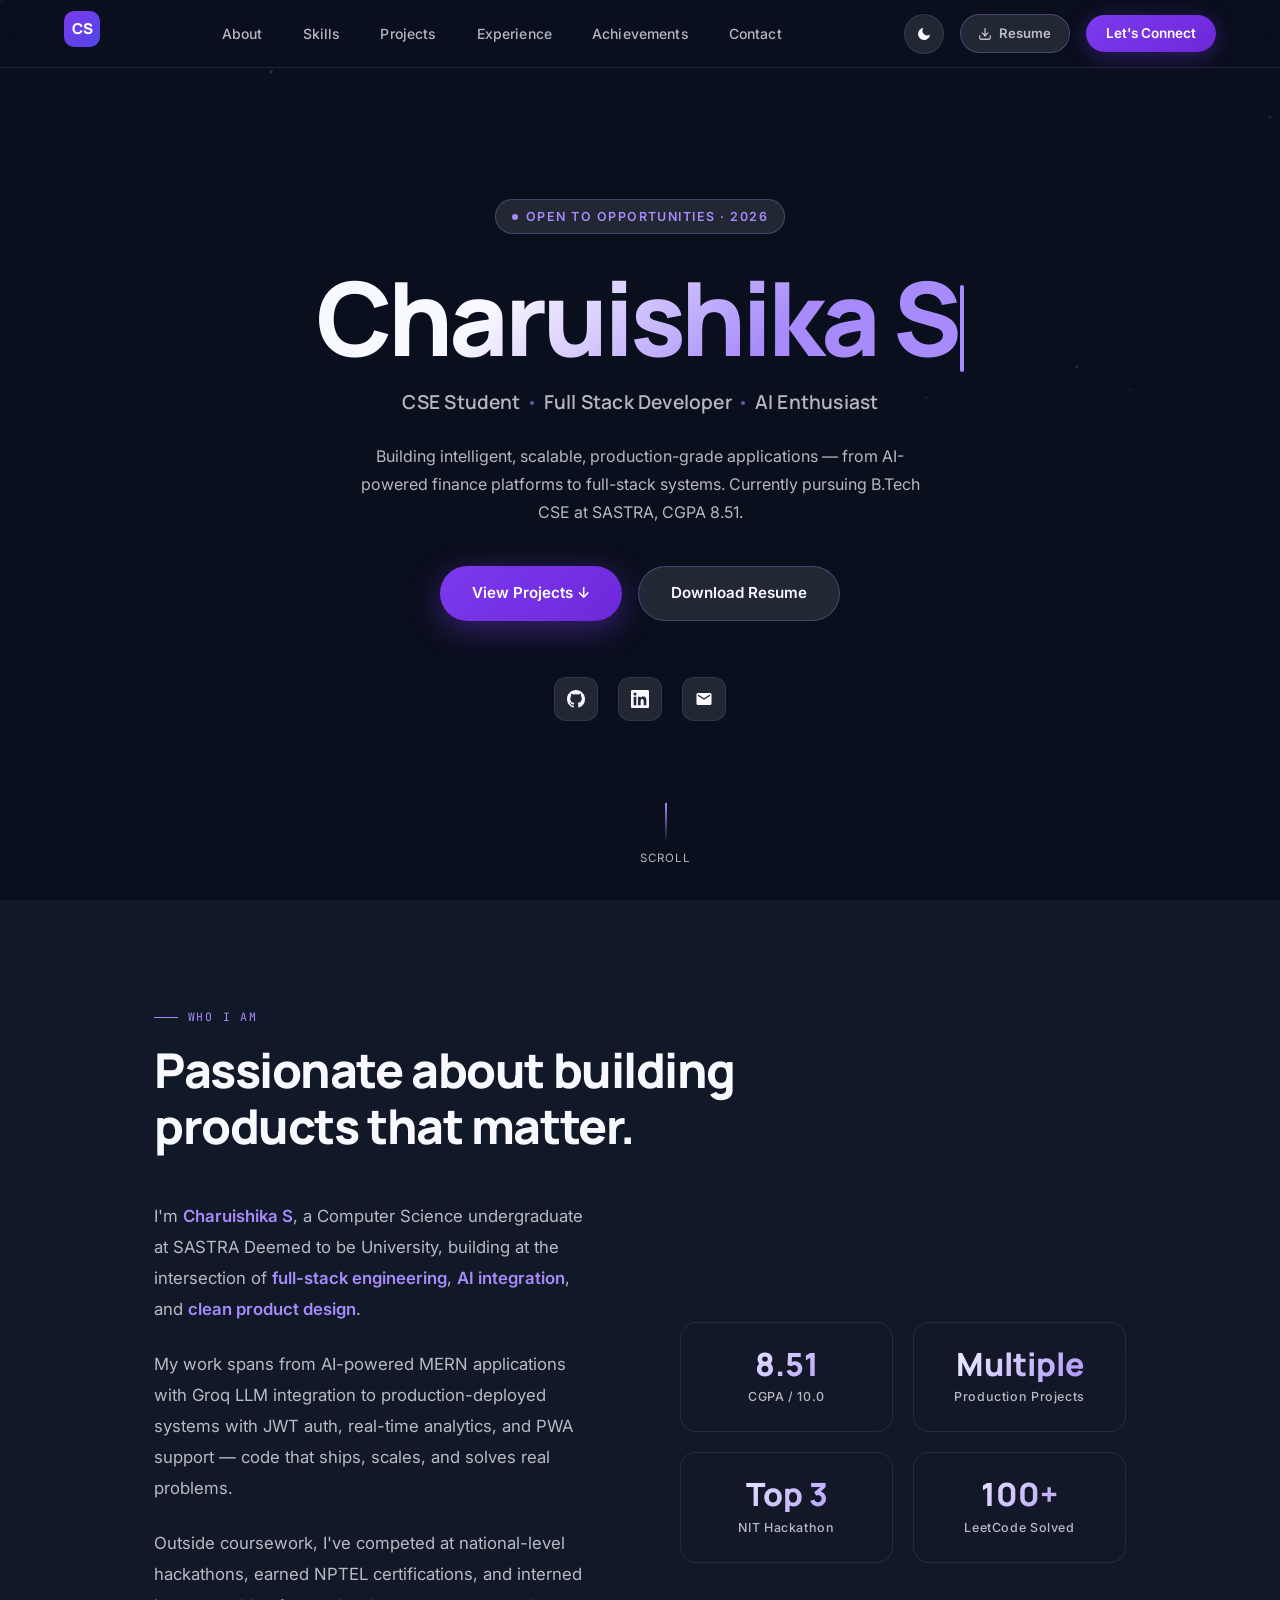
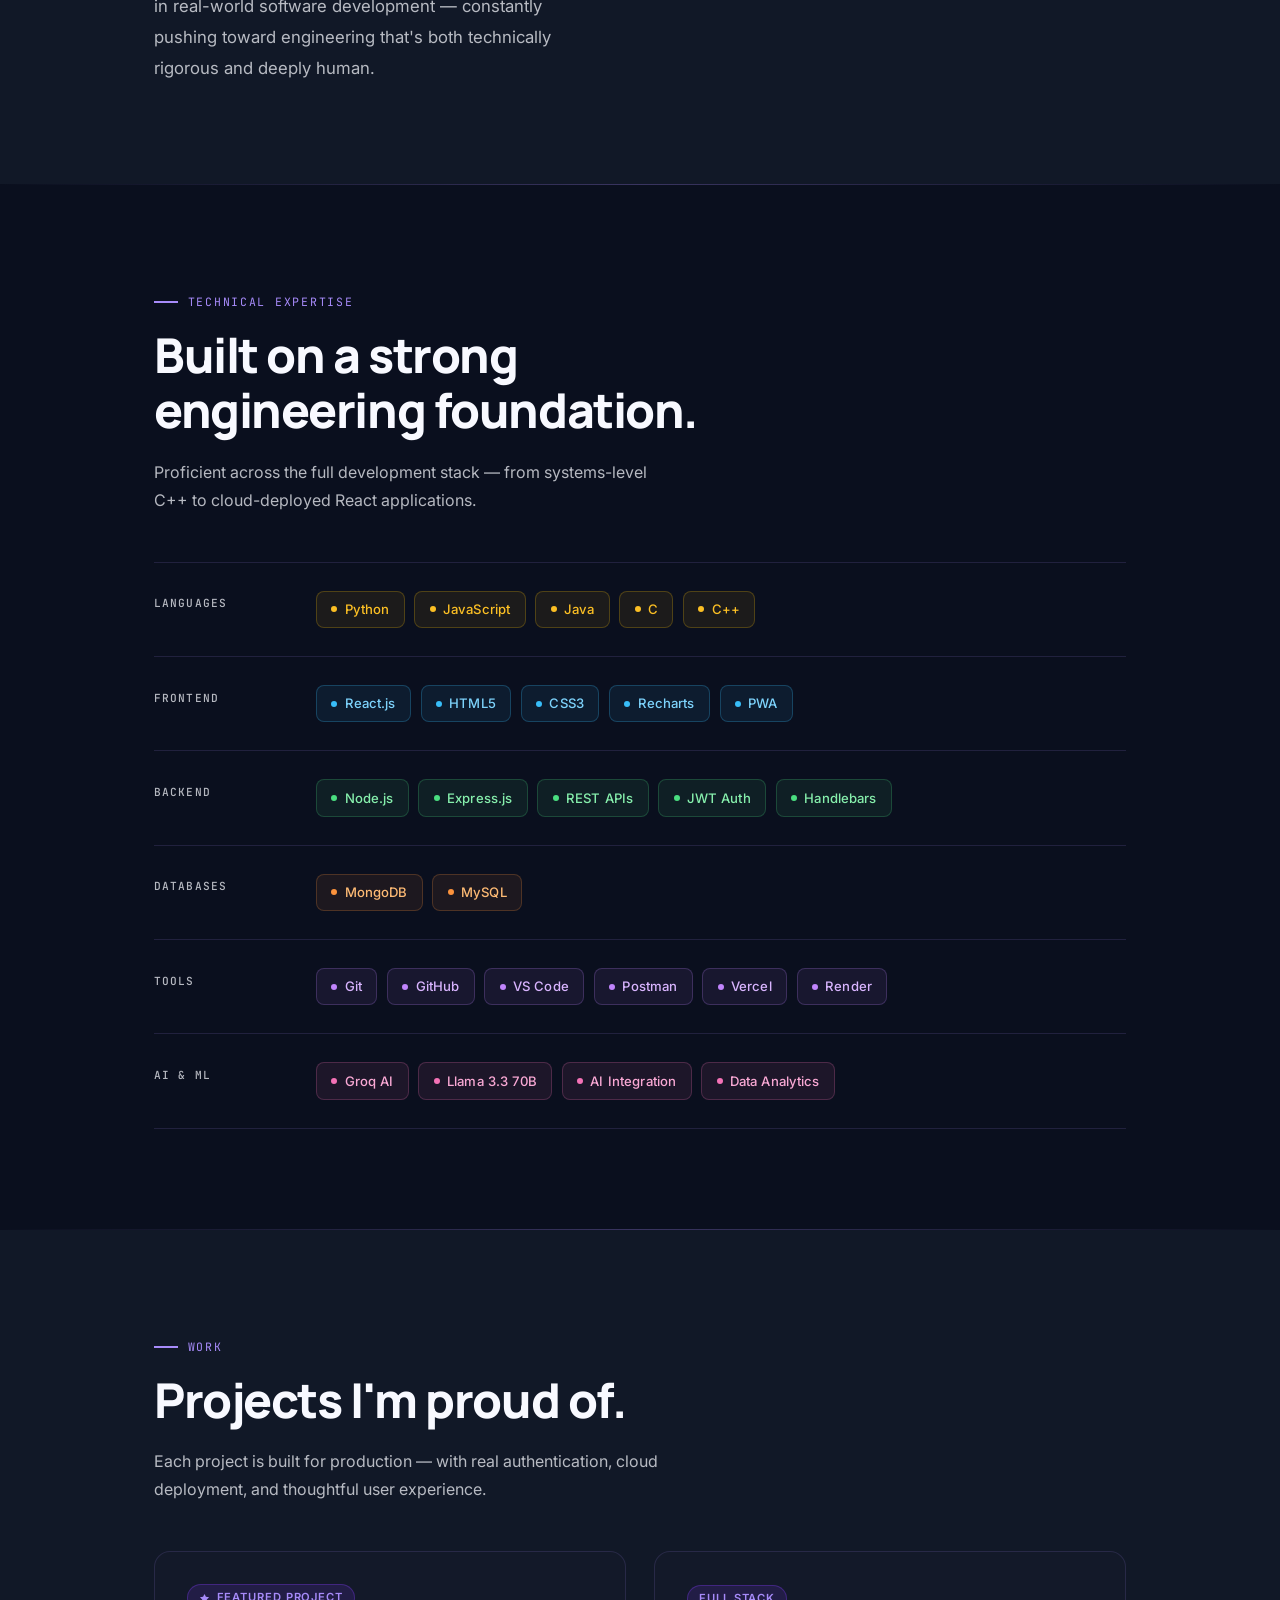
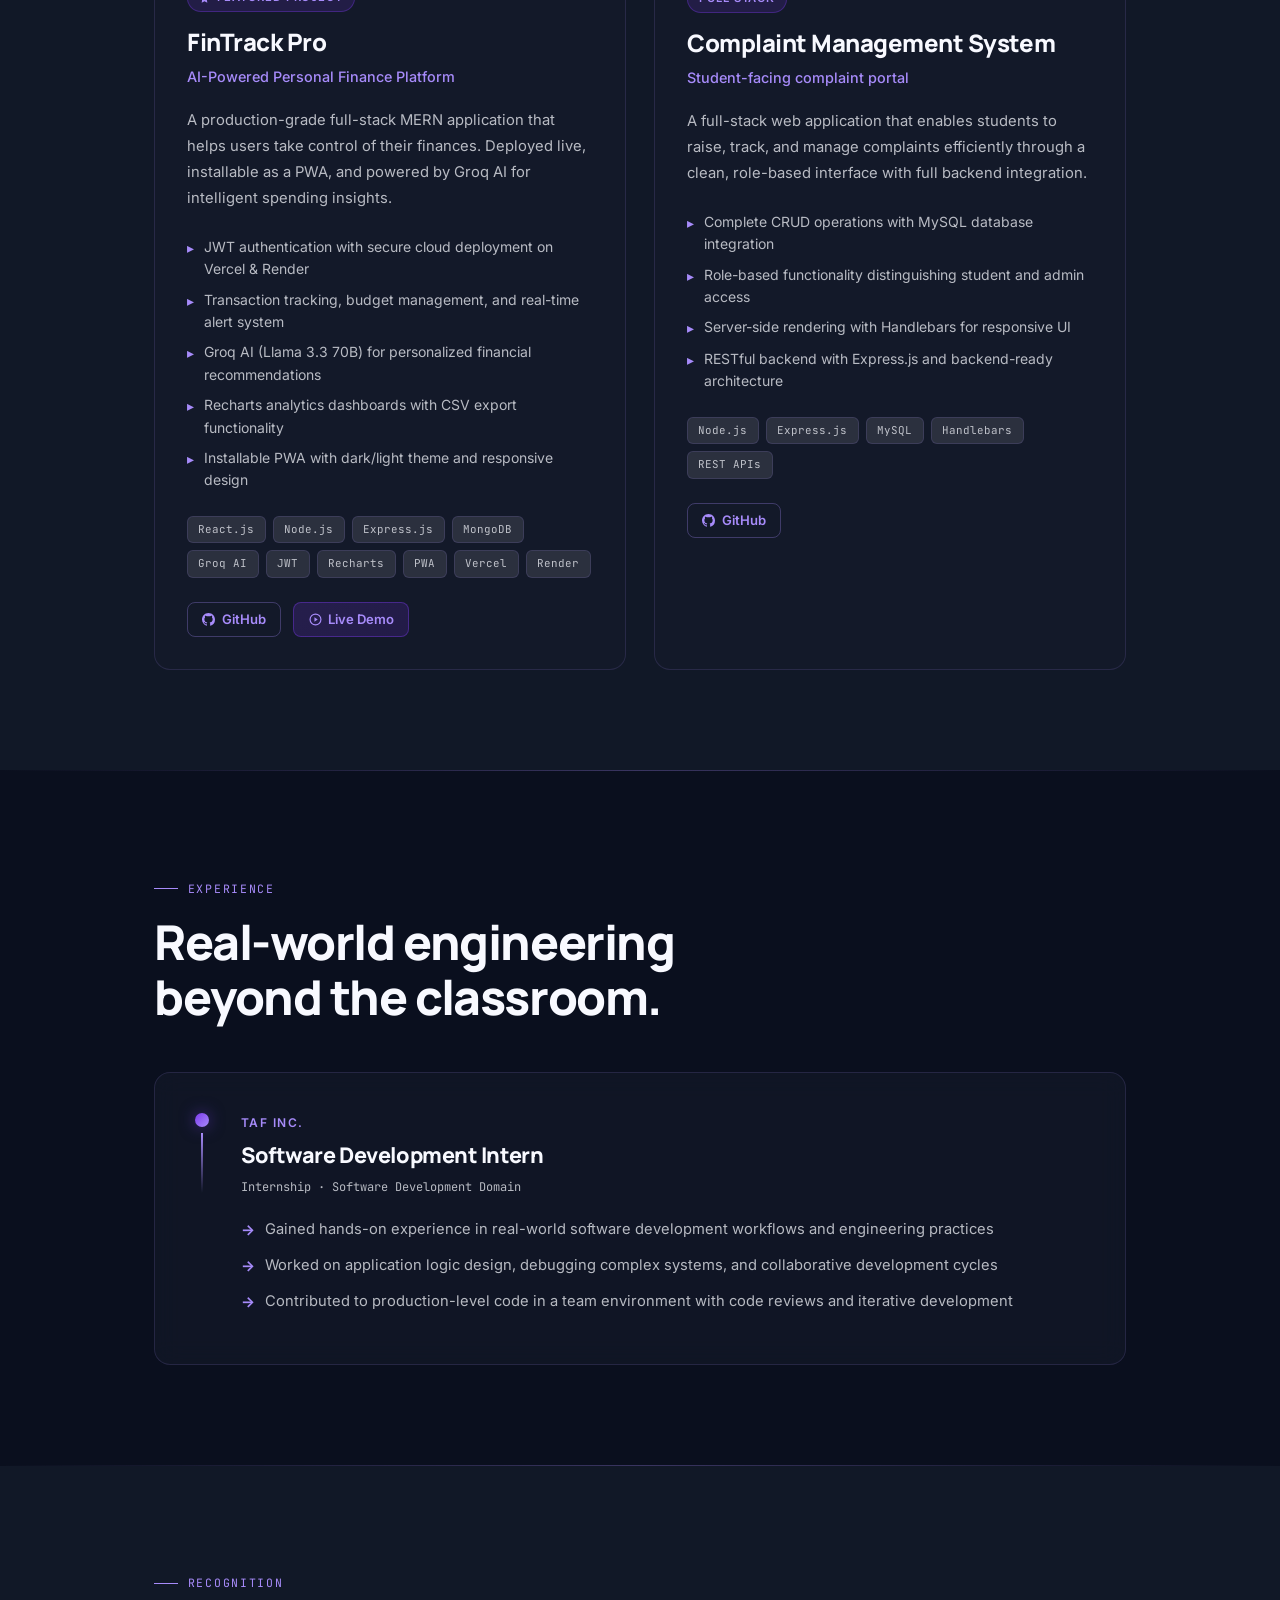
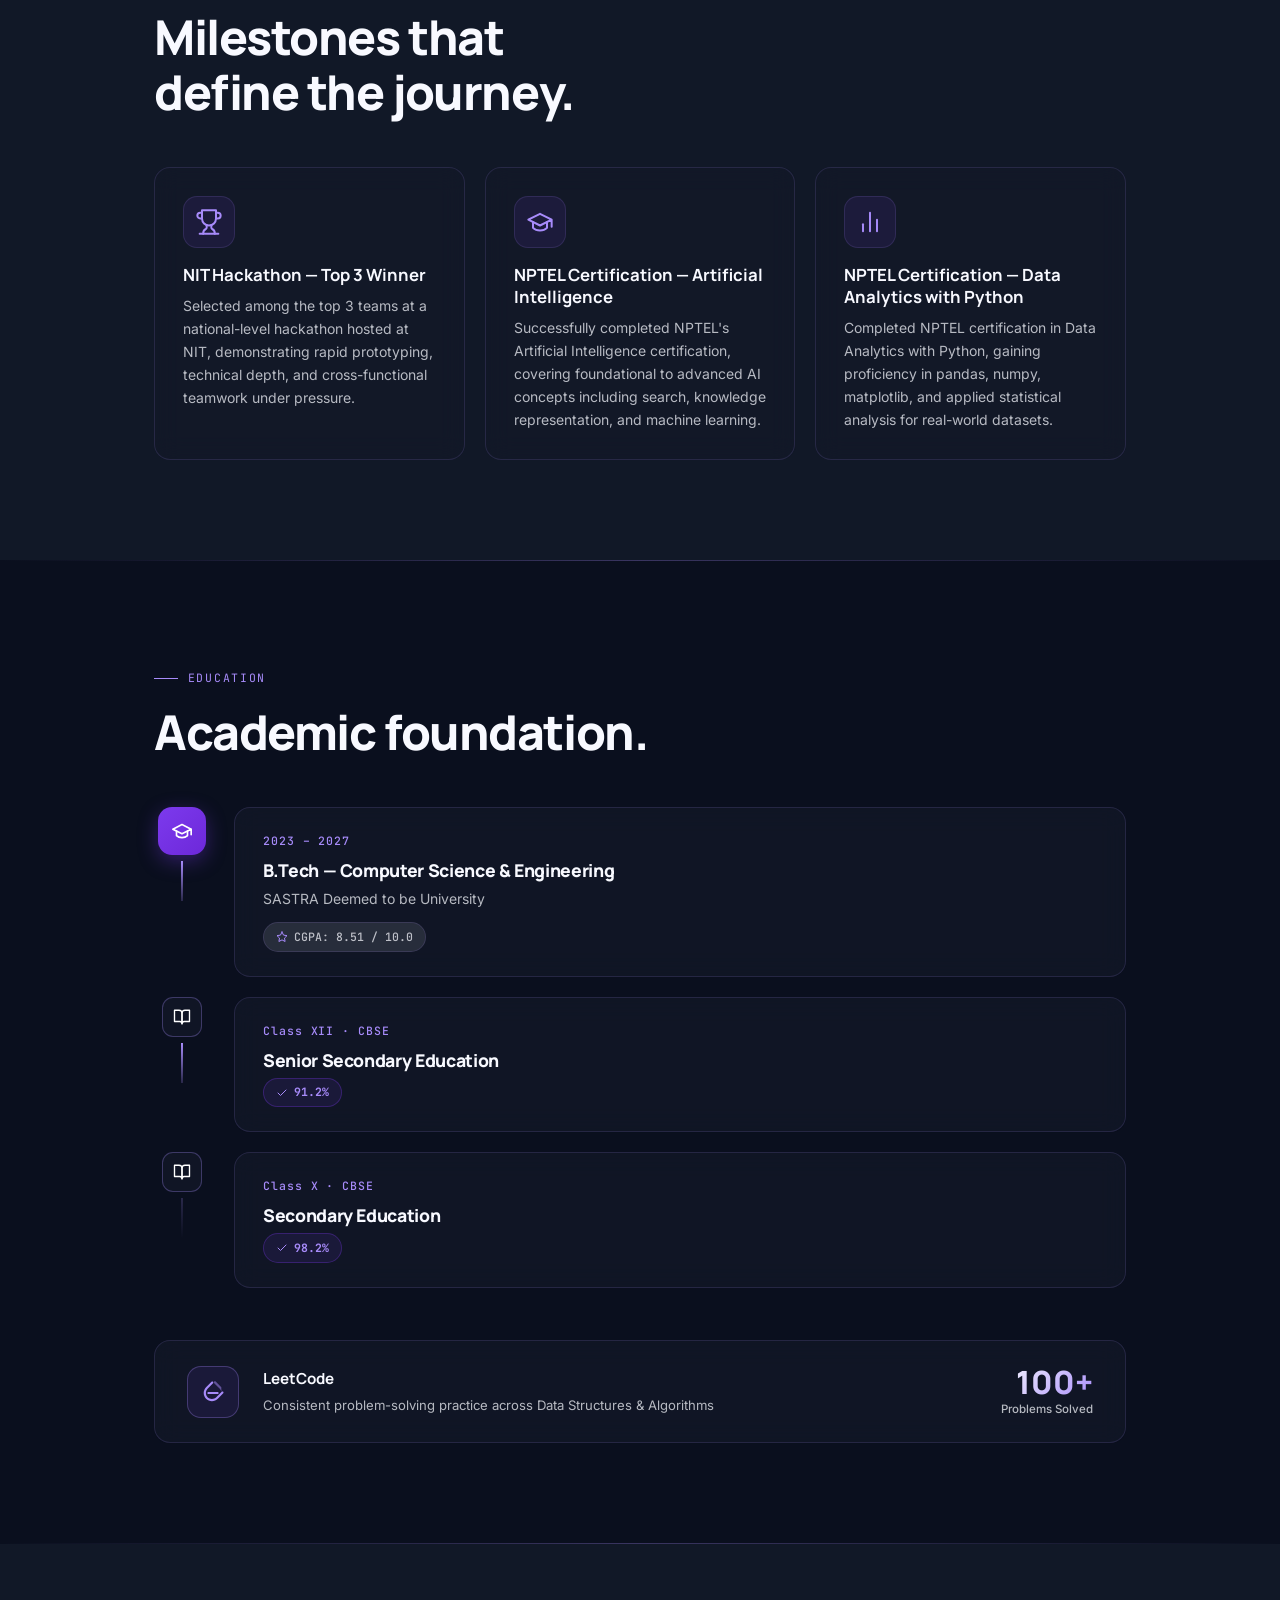
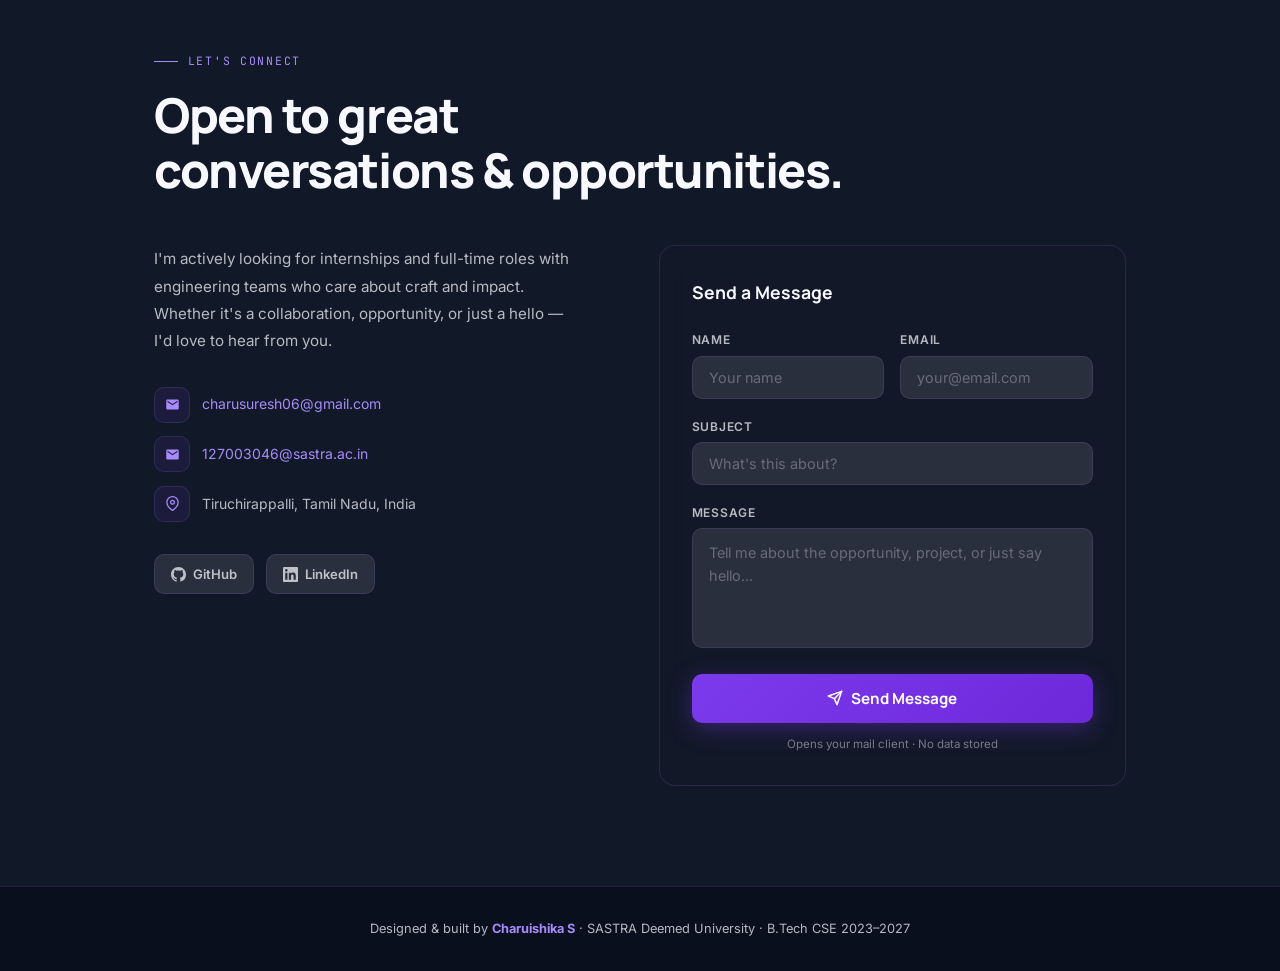
==== index.html @ fdcf238f "Rename portfolio.html to index.html" ====
<!DOCTYPE html>
<html lang="en" data-theme="dark">
<head>
<meta charset="UTF-8" />
<meta name="viewport" content="width=device-width, initial-scale=1.0" />
<title>Charuishika S — Software Engineer & Full Stack Developer</title>
<link rel="preconnect" href="https://fonts.googleapis.com" />
<link rel="preconnect" href="https://fonts.gstatic.com" crossorigin />
<link href="https://fonts.googleapis.com/css2?family=Manrope:wght@300;400;500;600;700;800&family=Inter:wght@300;400;500;600&family=JetBrains+Mono:wght@400;500&display=swap" rel="stylesheet" />
<link rel="stylesheet" href="style.css" />
</head>
<body>

<canvas id="bg-canvas"></canvas>

<!-- NAV -->
<nav>
  <a href="#hero" class="nav-logo" aria-label="Charuishika S">
    <svg width="36" height="36" viewBox="0 0 36 36" fill="none" xmlns="http://www.w3.org/2000/svg">
      <rect width="36" height="36" rx="10" fill="url(#logoGrad)"/>
      <text x="50%" y="54%" dominant-baseline="middle" text-anchor="middle" font-family="Manrope, sans-serif" font-weight="800" font-size="15" fill="white" letter-spacing="-0.5">CS</text>
      <defs>
        <linearGradient id="logoGrad" x1="0" y1="0" x2="36" y2="36" gradientUnits="userSpaceOnUse">
          <stop offset="0%" stop-color="#7C3AED"/>
          <stop offset="100%" stop-color="#4F46E5"/>
        </linearGradient>
      </defs>
    </svg>
  </a>
  <ul class="nav-links">
    <li><a href="#about">About</a></li>
    <li><a href="#skills">Skills</a></li>
    <li><a href="#projects">Projects</a></li>
    <li><a href="#experience">Experience</a></li>
    <li><a href="#achievements">Achievements</a></li>
    <li><a href="#contact">Contact</a></li>
  </ul>
  <div class="nav-right">
    <button class="theme-toggle" id="themeToggle" aria-label="Toggle theme">🌙</button>
    <a href="Charuishika_Resume.pdf" download class="nav-resume" title="Download Resume">
      <svg width="14" height="14" viewBox="0 0 24 24" fill="none" stroke="currentColor" stroke-width="2.2" stroke-linecap="round" stroke-linejoin="round"><path d="M21 15v4a2 2 0 0 1-2 2H5a2 2 0 0 1-2-2v-4"/><polyline points="7 10 12 15 17 10"/><line x1="12" y1="15" x2="12" y2="3"/></svg>
      Resume
    </a>
    <a href="#contact" class="nav-cta nav-links">Let's Connect</a>
    <button class="hamburger" id="hamburger" aria-label="Menu">
      <span></span><span></span><span></span>
    </button>
  </div>
</nav>

<!-- HERO -->
<section id="hero">
  <div class="hero-eyebrow">
    <span class="hero-eyebrow-dot"></span>
    Open to opportunities · 2026
  </div>
  <h1 class="hero-name">
    <span class="hero-name-gradient">Charuishika S</span><span class="hero-cursor"></span>
  </h1>
  <div class="hero-roles">
    <span class="hero-role-item">CSE Student</span>
    <span class="hero-role-sep"></span>
    <span class="hero-role-item">Full Stack Developer</span>
    <span class="hero-role-sep"></span>
    <span class="hero-role-item">AI Enthusiast</span>
  </div>
  <p class="hero-desc">
    Building intelligent, scalable, production-grade applications — from AI-powered finance platforms to full-stack systems. Currently pursuing B.Tech CSE at SASTRA, CGPA 8.51.
  </p>
  <div class="hero-ctas">
    <a href="#projects" class="btn-primary">View Projects ↓</a>
    <a href="Charuishika_Resume.pdf" download class="btn-secondary">Download Resume</a>
  </div>
  <div class="hero-socials">
    <a href="https://github.com/charuishika" class="social-link" target="_blank" rel="noopener" title="GitHub" aria-label="GitHub">
      <svg width="18" height="18" viewBox="0 0 24 24" fill="currentColor"><path d="M12 0C5.37 0 0 5.37 0 12c0 5.31 3.435 9.795 8.205 11.385.6.105.825-.255.825-.57 0-.285-.015-1.23-.015-2.235-3.015.555-3.795-.735-4.035-1.41-.135-.345-.72-1.41-1.23-1.695-.42-.225-1.02-.78-.015-.795.945-.015 1.62.87 1.845 1.23 1.08 1.815 2.805 1.305 3.495.99.105-.78.42-1.305.765-1.605-2.67-.3-5.46-1.335-5.46-5.925 0-1.305.465-2.385 1.23-3.225-.12-.3-.54-1.53.12-3.18 0 0 1.005-.315 3.3 1.23.96-.27 1.98-.405 3-.405s2.04.135 3 .405c2.295-1.56 3.3-1.23 3.3-1.23.66 1.65.24 2.88.12 3.18.765.84 1.23 1.905 1.23 3.225 0 4.605-2.805 5.625-5.475 5.925.435.375.81 1.095.81 2.22 0 1.605-.015 2.895-.015 3.3 0 .315.225.69.825.57A12.02 12.02 0 0 0 24 12c0-6.63-5.37-12-12-12z"/></svg>
    </a>
    <a href="https://linkedin.com/in/charuishika-s" class="social-link" target="_blank" rel="noopener" title="LinkedIn" aria-label="LinkedIn">
      <svg width="18" height="18" viewBox="0 0 24 24" fill="currentColor"><path d="M20.447 20.452h-3.554v-5.569c0-1.328-.027-3.037-1.852-3.037-1.853 0-2.136 1.445-2.136 2.939v5.667H9.351V9h3.414v1.561h.046c.477-.9 1.637-1.85 3.37-1.85 3.601 0 4.267 2.37 4.267 5.455v6.286zM5.337 7.433a2.062 2.062 0 0 1-2.063-2.065 2.064 2.064 0 1 1 2.063 2.065zm1.782 13.019H3.555V9h3.564v11.452zM22.225 0H1.771C.792 0 0 .774 0 1.729v20.542C0 23.227.792 24 1.771 24h20.451C23.2 24 24 23.227 24 22.271V1.729C24 .774 23.2 0 22.222 0h.003z"/></svg>
    </a>
    <a href="mailto:charusuresh06@gmail.com" class="social-link" title="Email" aria-label="Email">
      <svg width="18" height="18" viewBox="0 0 24 24" fill="currentColor"><path d="M20 4H4c-1.1 0-2 .9-2 2v12c0 1.1.9 2 2 2h16c1.1 0 2-.9 2-2V6c0-1.1-.9-2-2-2zm0 4-8 5-8-5V6l8 5 8-5v2z"/></svg>
    </a>
  </div>
  <div class="hero-scroll-indicator">
    <div class="scroll-line"></div>
    <span>scroll</span>
  </div>
</section>

<!-- ABOUT -->
<section id="about">
  <div class="section-inner">
    <div class="section-label">Who I Am</div>
    <h2 class="section-title">Passionate about building<br>products that matter.</h2>
    <div class="about-grid">
      <div class="about-text reveal">
        <p>
          I'm <span class="about-highlight">Charuishika S</span>, a Computer Science undergraduate at SASTRA Deemed to be University, building at the intersection of <span class="about-highlight">full-stack engineering</span>, <span class="about-highlight">AI integration</span>, and <span class="about-highlight">clean product design</span>.
        </p>
        <p>
          My work spans from AI-powered MERN applications with Groq LLM integration to production-deployed systems with JWT auth, real-time analytics, and PWA support — code that ships, scales, and solves real problems.
        </p>
        <p>
          Outside coursework, I've competed at national-level hackathons, earned NPTEL certifications, and interned in real-world software development — constantly pushing toward engineering that's both technically rigorous and deeply human.
        </p>
      </div>
      <div class="stat-grid reveal reveal-delay-2">
        <div class="stat-card">
          <div class="stat-num">8.51</div>
          <div class="stat-label">CGPA / 10.0</div>
        </div>
        <div class="stat-card">
          <div class="stat-num">Multiple</div>
          <div class="stat-label">Production Projects</div>
        </div>
        <div class="stat-card">
          <div class="stat-num">Top 3</div>
          <div class="stat-label">NIT Hackathon</div>
        </div>
        <div class="stat-card">
          <div class="stat-num">100+</div>
          <div class="stat-label">LeetCode Solved</div>
        </div>
      </div>
    </div>
  </div>
</section>

<div class="divider"></div>

<!-- SKILLS -->
<section id="skills">
  <div class="section-inner">
    <div class="section-label">Technical Expertise</div>
    <h2 class="section-title">Built on a strong<br>engineering foundation.</h2>
    <p class="section-subtitle">Proficient across the full development stack — from systems-level C++ to cloud-deployed React applications.</p>
 
    <div class="skills-rows">
 
      <div class="skills-row reveal">
        <div class="skills-row-label">Languages</div>
        <div class="skills-tag-group">
          <span class="skill-tag-item cat-lang"><span class="skill-tag-dot"></span>Python</span>
          <span class="skill-tag-item cat-lang"><span class="skill-tag-dot"></span>JavaScript</span>
          <span class="skill-tag-item cat-lang"><span class="skill-tag-dot"></span>Java</span>
          <span class="skill-tag-item cat-lang"><span class="skill-tag-dot"></span>C</span>
          <span class="skill-tag-item cat-lang"><span class="skill-tag-dot"></span>C++</span>
        </div>
      </div>
 
      <div class="skills-row reveal reveal-delay-1">
        <div class="skills-row-label">Frontend</div>
        <div class="skills-tag-group">
          <span class="skill-tag-item cat-frontend"><span class="skill-tag-dot"></span>React.js</span>
          <span class="skill-tag-item cat-frontend"><span class="skill-tag-dot"></span>HTML5</span>
          <span class="skill-tag-item cat-frontend"><span class="skill-tag-dot"></span>CSS3</span>
          <span class="skill-tag-item cat-frontend"><span class="skill-tag-dot"></span>Recharts</span>
          <span class="skill-tag-item cat-frontend"><span class="skill-tag-dot"></span>PWA</span>
        </div>
      </div>
 
      <div class="skills-row reveal reveal-delay-1">
        <div class="skills-row-label">Backend</div>
        <div class="skills-tag-group">
          <span class="skill-tag-item cat-backend"><span class="skill-tag-dot"></span>Node.js</span>
          <span class="skill-tag-item cat-backend"><span class="skill-tag-dot"></span>Express.js</span>
          <span class="skill-tag-item cat-backend"><span class="skill-tag-dot"></span>REST APIs</span>
          <span class="skill-tag-item cat-backend"><span class="skill-tag-dot"></span>JWT Auth</span>
          <span class="skill-tag-item cat-backend"><span class="skill-tag-dot"></span>Handlebars</span>
        </div>
      </div>
 
      <div class="skills-row reveal reveal-delay-2">
        <div class="skills-row-label">Databases</div>
        <div class="skills-tag-group">
          <span class="skill-tag-item cat-db"><span class="skill-tag-dot"></span>MongoDB</span>
          <span class="skill-tag-item cat-db"><span class="skill-tag-dot"></span>MySQL</span>
        </div>
      </div>
 
      <div class="skills-row reveal reveal-delay-2">
        <div class="skills-row-label">Tools</div>
        <div class="skills-tag-group">
          <span class="skill-tag-item cat-tools"><span class="skill-tag-dot"></span>Git</span>
          <span class="skill-tag-item cat-tools"><span class="skill-tag-dot"></span>GitHub</span>
          <span class="skill-tag-item cat-tools"><span class="skill-tag-dot"></span>VS Code</span>
          <span class="skill-tag-item cat-tools"><span class="skill-tag-dot"></span>Postman</span>
          <span class="skill-tag-item cat-tools"><span class="skill-tag-dot"></span>Vercel</span>
          <span class="skill-tag-item cat-tools"><span class="skill-tag-dot"></span>Render</span>
        </div>
      </div>
 
      <div class="skills-row reveal reveal-delay-3">
        <div class="skills-row-label">AI &amp; ML</div>
        <div class="skills-tag-group">
          <span class="skill-tag-item cat-ai"><span class="skill-tag-dot"></span>Groq AI</span>
          <span class="skill-tag-item cat-ai"><span class="skill-tag-dot"></span>Llama 3.3 70B</span>
          <span class="skill-tag-item cat-ai"><span class="skill-tag-dot"></span>AI Integration</span>
          <span class="skill-tag-item cat-ai"><span class="skill-tag-dot"></span>Data Analytics</span>
        </div>
      </div>
 
    </div><!-- end skills-rows -->
  </div>
</section>
 
<div class="divider"></div>

<!-- PROJECTS -->
<section id="projects">
  <div class="section-inner">
    <div class="section-label">Work</div>
    <h2 class="section-title">Projects I'm proud of.</h2>
    <p class="section-subtitle">Each project is built for production — with real authentication, cloud deployment, and thoughtful user experience.</p>

    <div class="projects-grid">

      <!-- FinTrack Pro -->
      <div class="project-card reveal">
        <div class="project-header">
          <span class="project-badge">
            <svg width="11" height="11" viewBox="0 0 24 24" fill="currentColor"><path d="M12 2l3.09 6.26L22 9.27l-5 4.87 1.18 6.88L12 17.77l-6.18 3.25L7 14.14 2 9.27l6.91-1.01L12 2z"/></svg>
            Featured Project
          </span>
          <div class="project-name">FinTrack Pro</div>
          <div class="project-tagline">AI-Powered Personal Finance Platform</div>
        </div>
        <p class="project-desc">
          A production-grade full-stack MERN application that helps users take control of their finances. Deployed live, installable as a PWA, and powered by Groq AI for intelligent spending insights.
        </p>
        <div class="project-features">
          <div class="project-feature">JWT authentication with secure cloud deployment on Vercel &amp; Render</div>
          <div class="project-feature">Transaction tracking, budget management, and real-time alert system</div>
          <div class="project-feature">Groq AI (Llama 3.3 70B) for personalized financial recommendations</div>
          <div class="project-feature">Recharts analytics dashboards with CSV export functionality</div>
          <div class="project-feature">Installable PWA with dark/light theme and responsive design</div>
        </div>
        <div class="project-stack">
          <span class="stack-tag">React.js</span>
          <span class="stack-tag">Node.js</span>
          <span class="stack-tag">Express.js</span>
          <span class="stack-tag">MongoDB</span>
          <span class="stack-tag">Groq AI</span>
          <span class="stack-tag">JWT</span>
          <span class="stack-tag">Recharts</span>
          <span class="stack-tag">PWA</span>
          <span class="stack-tag">Vercel</span>
          <span class="stack-tag">Render</span>
        </div>
        <div class="project-links">
          <a href="https://github.com/charuishika/FinTrack-Pro.git" class="proj-link" target="_blank">
            <svg width="13" height="13" viewBox="0 0 24 24" fill="currentColor"><path d="M12 0C5.37 0 0 5.37 0 12c0 5.31 3.435 9.795 8.205 11.385.6.105.825-.255.825-.57 0-.285-.015-1.23-.015-2.235-3.015.555-3.795-.735-4.035-1.41-.135-.345-.72-1.41-1.23-1.695-.42-.225-1.02-.78-.015-.795.945-.015 1.62.87 1.845 1.23 1.08 1.815 2.805 1.305 3.495.99.105-.78.42-1.305.765-1.605-2.67-.3-5.46-1.335-5.46-5.925 0-1.305.465-2.385 1.23-3.225-.12-.3-.54-1.53.12-3.18 0 0 1.005-.315 3.3 1.23.96-.27 1.98-.405 3-.405s2.04.135 3 .405c2.295-1.56 3.3-1.23 3.3-1.23.66 1.65.24 2.88.12 3.18.765.84 1.23 1.905 1.23 3.225 0 4.605-2.805 5.625-5.475 5.925.435.375.81 1.095.81 2.22 0 1.605-.015 2.895-.015 3.3 0 .315.225.69.825.57A12.02 12.02 0 0 0 24 12c0-6.63-5.37-12-12-12z"/></svg>
            GitHub
          </a>
          <a href="https://fin-track-pro-three.vercel.app" class="proj-link proj-link--demo" target="_blank" rel="noopener">
            <svg width="13" height="13" viewBox="0 0 24 24" fill="none" stroke="currentColor" stroke-width="2.2" stroke-linecap="round" stroke-linejoin="round"><circle cx="12" cy="12" r="10"/><polygon points="10 8 16 12 10 16 10 8" fill="currentColor" stroke="none"/></svg>
            Live Demo
          </a>
        </div>
      </div>
      <!-- Complaint Management System -->
      <div class="project-card reveal reveal-delay-1">
        <div class="project-header">
          <span class="project-badge">Full Stack</span>
          <div class="project-name">Complaint Management System</div>
          <div class="project-tagline">Student-facing complaint portal</div>
        </div>
        <p class="project-desc">
          A full-stack web application that enables students to raise, track, and manage complaints efficiently through a clean, role-based interface with full backend integration.
        </p>
        <div class="project-features">
          <div class="project-feature">Complete CRUD operations with MySQL database integration</div>
          <div class="project-feature">Role-based functionality distinguishing student and admin access</div>
          <div class="project-feature">Server-side rendering with Handlebars for responsive UI</div>
          <div class="project-feature">RESTful backend with Express.js and backend-ready architecture</div>
        </div>
        <div class="project-stack">
          <span class="stack-tag">Node.js</span>
          <span class="stack-tag">Express.js</span>
          <span class="stack-tag">MySQL</span>
          <span class="stack-tag">Handlebars</span>
          <span class="stack-tag">REST APIs</span>
        </div>
        <div class="project-links">
          <a href="https://github.com/charuishika" class="proj-link" target="_blank">
            <svg width="13" height="13" viewBox="0 0 24 24" fill="currentColor"><path d="M12 0C5.37 0 0 5.37 0 12c0 5.31 3.435 9.795 8.205 11.385.6.105.825-.255.825-.57 0-.285-.015-1.23-.015-2.235-3.015.555-3.795-.735-4.035-1.41-.135-.345-.72-1.41-1.23-1.695-.42-.225-1.02-.78-.015-.795.945-.015 1.62.87 1.845 1.23 1.08 1.815 2.805 1.305 3.495.99.105-.78.42-1.305.765-1.605-2.67-.3-5.46-1.335-5.46-5.925 0-1.305.465-2.385 1.23-3.225-.12-.3-.54-1.53.12-3.18 0 0 1.005-.315 3.3 1.23.96-.27 1.98-.405 3-.405s2.04.135 3 .405c2.295-1.56 3.3-1.23 3.3-1.23.66 1.65.24 2.88.12 3.18.765.84 1.23 1.905 1.23 3.225 0 4.605-2.805 5.625-5.475 5.925.435.375.81 1.095.81 2.22 0 1.605-.015 2.895-.015 3.3 0 .315.225.69.825.57A12.02 12.02 0 0 0 24 12c0-6.63-5.37-12-12-12z"/></svg>
            GitHub
          </a>
        </div>
      </div>

    </div>
  </div>
</section>

<div class="divider"></div>

<!-- EXPERIENCE -->
<section id="experience">
  <div class="section-inner">
    <div class="section-label">Experience</div>
    <h2 class="section-title">Real-world engineering<br>beyond the classroom.</h2>

    <div class="exp-card reveal">
      <div class="exp-timeline">
        <div class="exp-dot"></div>
        <div class="exp-line"></div>
      </div>
      <div>
        <div class="exp-company">TAF Inc.</div>
        <div class="exp-title">Software Development Intern</div>
        <div class="exp-period">Internship · Software Development Domain</div>
        <div class="exp-points">
          <div class="exp-point">Gained hands-on experience in real-world software development workflows and engineering practices</div>
          <div class="exp-point">Worked on application logic design, debugging complex systems, and collaborative development cycles</div>
          <div class="exp-point">Contributed to production-level code in a team environment with code reviews and iterative development</div>
        </div>
      </div>
    </div>
  </div>
</section>

<div class="divider"></div>

<!-- ACHIEVEMENTS -->
<section id="achievements">
  <div class="section-inner">
    <div class="section-label">Recognition</div>
    <h2 class="section-title">Milestones that<br>define the journey.</h2>

    <div class="achievements-grid">
      <div class="achievement-card reveal">
        <div class="achievement-icon">
          <svg width="28" height="28" viewBox="0 0 24 24" fill="none" stroke="var(--violet-soft)" stroke-width="1.7" stroke-linecap="round" stroke-linejoin="round"><path d="M6 9H4.5a2.5 2.5 0 0 1 0-5H6"/><path d="M18 9h1.5a2.5 2.5 0 0 0 0-5H18"/><path d="M4 22h16"/><path d="M10 14.66V17c0 .55-.47.98-.97 1.21C7.85 18.75 7 20.24 7 22"/><path d="M14 14.66V17c0 .55.47.98.97 1.21C16.15 18.75 17 20.24 17 22"/><path d="M18 2H6v7a6 6 0 0 0 12 0V2z"/></svg>
        </div>
        <div class="achievement-title">NIT Hackathon — Top 3 Winner</div>
        <div class="achievement-desc">Selected among the top 3 teams at a national-level hackathon hosted at NIT, demonstrating rapid prototyping, technical depth, and cross-functional teamwork under pressure.</div>
      </div>
      <div class="achievement-card reveal reveal-delay-1">
        <div class="achievement-icon">
          <svg width="28" height="28" viewBox="0 0 24 24" fill="none" stroke="var(--violet-soft)" stroke-width="1.7" stroke-linecap="round" stroke-linejoin="round"><path d="M22 10v6M2 10l10-5 10 5-10 5z"/><path d="M6 12v5c3 3 9 3 12 0v-5"/></svg>
        </div>
        <div class="achievement-title">NPTEL Certification — Artificial Intelligence</div>
        <div class="achievement-desc">Successfully completed NPTEL's Artificial Intelligence certification, covering foundational to advanced AI concepts including search, knowledge representation, and machine learning.</div>
      </div>
      <div class="achievement-card reveal reveal-delay-2">
        <div class="achievement-icon">
          <svg width="28" height="28" viewBox="0 0 24 24" fill="none" stroke="var(--violet-soft)" stroke-width="1.7" stroke-linecap="round" stroke-linejoin="round"><line x1="18" y1="20" x2="18" y2="10"/><line x1="12" y1="20" x2="12" y2="4"/><line x1="6" y1="20" x2="6" y2="14"/></svg>
        </div>
        <div class="achievement-title">NPTEL Certification — Data Analytics with Python</div>
        <div class="achievement-desc">Completed NPTEL certification in Data Analytics with Python, gaining proficiency in pandas, numpy, matplotlib, and applied statistical analysis for real-world datasets.</div>
      </div>
    </div>
  </div>
</section>

<div class="divider"></div>

<!-- EDUCATION -->
<section id="education">
  <div class="section-inner">
    <div class="section-label">Education</div>
    <h2 class="section-title">Academic foundation.</h2>

    <div class="edu-timeline">

      <!-- B.Tech -->
      <div class="edu-timeline-item reveal">
        <div class="edu-timeline-left">
          <div class="edu-timeline-icon">
            <svg width="22" height="22" viewBox="0 0 24 24" fill="none" stroke="#fff" stroke-width="1.8" stroke-linecap="round" stroke-linejoin="round"><path d="M22 10v6M2 10l10-5 10 5-10 5z"/><path d="M6 12v5c3 3 9 3 12 0v-5"/></svg>
          </div>
          <div class="edu-timeline-line"></div>
        </div>
        <div class="edu-timeline-content">
          <div class="edu-timeline-period">2023 – 2027</div>
          <div class="edu-timeline-degree">B.Tech — Computer Science &amp; Engineering</div>
          <div class="edu-timeline-school">SASTRA Deemed to be University</div>
          <div class="edu-timeline-meta">
            <span class="edu-meta-pill">
              <svg width="12" height="12" viewBox="0 0 24 24" fill="none" stroke="currentColor" stroke-width="2" stroke-linecap="round" stroke-linejoin="round"><polygon points="12 2 15.09 8.26 22 9.27 17 14.14 18.18 21.02 12 17.77 5.82 21.02 7 14.14 2 9.27 8.91 8.26 12 2"/></svg>
              CGPA: 8.51 / 10.0
            </span>
          </div>
        </div>
      </div>

      <!-- Class XII -->
      <div class="edu-timeline-item reveal reveal-delay-1">
        <div class="edu-timeline-left">
          <div class="edu-timeline-icon edu-timeline-icon--sm">
            <svg width="18" height="18" viewBox="0 0 24 24" fill="none" stroke="#fff" stroke-width="1.8" stroke-linecap="round" stroke-linejoin="round"><path d="M2 3h6a4 4 0 0 1 4 4v14a3 3 0 0 0-3-3H2z"/><path d="M22 3h-6a4 4 0 0 0-4 4v14a3 3 0 0 1 3-3h7z"/></svg>
          </div>
          <div class="edu-timeline-line"></div>
        </div>
        <div class="edu-timeline-content">
          <div class="edu-timeline-period">Class XII · CBSE</div>
          <div class="edu-timeline-degree">Senior Secondary Education</div>
          <div class="edu-timeline-meta">
            <span class="edu-meta-pill edu-meta-pill--score">
              <svg width="12" height="12" viewBox="0 0 24 24" fill="none" stroke="currentColor" stroke-width="2" stroke-linecap="round" stroke-linejoin="round"><polyline points="20 6 9 17 4 12"/></svg>
              91.2%
            </span>
          </div>
        </div>
      </div>

      <!-- Class X -->
      <div class="edu-timeline-item reveal reveal-delay-2">
        <div class="edu-timeline-left">
          <div class="edu-timeline-icon edu-timeline-icon--sm">
            <svg width="18" height="18" viewBox="0 0 24 24" fill="none" stroke="#fff" stroke-width="1.8" stroke-linecap="round" stroke-linejoin="round"><path d="M2 3h6a4 4 0 0 1 4 4v14a3 3 0 0 0-3-3H2z"/><path d="M22 3h-6a4 4 0 0 0-4 4v14a3 3 0 0 1 3-3h7z"/></svg>
          </div>
          <div class="edu-timeline-line edu-timeline-line--fade"></div>
        </div>
        <div class="edu-timeline-content">
          <div class="edu-timeline-period">Class X · CBSE</div>
          <div class="edu-timeline-degree">Secondary Education</div>
          <div class="edu-timeline-meta">
            <span class="edu-meta-pill edu-meta-pill--score">
              <svg width="12" height="12" viewBox="0 0 24 24" fill="none" stroke="currentColor" stroke-width="2" stroke-linecap="round" stroke-linejoin="round"><polyline points="20 6 9 17 4 12"/></svg>
              98.2%
            </span>
          </div>
        </div>
      </div>

    </div>

    <!-- LeetCode Banner -->
    <div class="leetcode-banner reveal reveal-delay-3">
      <div class="leetcode-icon">
        <svg width="26" height="26" viewBox="0 0 95 111" fill="none" xmlns="http://www.w3.org/2000/svg">
          <path d="M68.0,84.7L68.0,84.7C61.7,91.1,52.4,95.0,42.9,95.0C33.4,95.0,24.2,91.2,17.8,84.7C11.4,78.2,7.8,69.3,7.8,60.1C7.8,50.9,11.4,42.0,17.8,35.5L41.2,11.6C43.0,9.8,45.9,9.8,47.7,11.6C49.5,13.4,49.5,16.4,47.7,18.2L24.4,42.1C19.8,46.8,17.2,53.2,17.2,60.1C17.2,67.0,19.8,73.4,24.4,78.1C29.0,82.8,35.7,85.5,42.9,85.5C50.1,85.5,56.8,82.8,61.4,78.1L84.7,54.2C86.5,52.4,89.4,52.4,91.2,54.2C93.0,56.0,93.0,59.0,91.2,60.8L68.0,84.7Z" fill="var(--violet-soft)"/>
          <path d="M83.0,34.8L59.0,11.2C57.2,9.4,54.3,9.4,52.5,11.2C50.7,13.0,50.7,16.0,52.5,17.8L76.5,41.4C81.1,46.1,83.7,52.4,83.7,59.3C83.7,59.8,83.7,60.2,83.6,60.7L83.0,34.8Z" fill="var(--violet-soft)" opacity="0.5"/>
          <path d="M28.0,64.0L67.0,64.0C69.5,64.0,71.5,62.0,71.5,59.5C71.5,57.0,69.5,55.0,67.0,55.0L28.0,55.0C25.5,55.0,23.5,57.0,23.5,59.5C23.5,62.0,25.5,64.0,28.0,64.0Z" fill="var(--violet-soft)"/>
        </svg>
      </div>
      <div class="leetcode-text">
        <div class="leetcode-label">LeetCode</div>
        <div class="leetcode-desc">Consistent problem-solving practice across Data Structures &amp; Algorithms</div>
      </div>
      <div class="leetcode-stat">
        <div class="leetcode-count">100+</div>
        <div class="leetcode-sub">Problems Solved</div>
      </div>
    </div>

  </div>
</section>

<div class="divider"></div>

<!-- CONTACT -->
<section id="contact">
  <div class="contact-inner">
    <div class="section-label">Let's Connect</div>
    <h2 class="section-title reveal">Open to great<br>conversations &amp; opportunities.</h2>

    <div class="contact-grid">

      <!-- Left: info -->
      <div class="contact-left reveal">
        <p class="contact-desc">
          I'm actively looking for internships and full-time roles with engineering teams who care about craft and impact. Whether it's a collaboration, opportunity, or just a hello — I'd love to hear from you.
        </p>
        <div class="contact-info-list">
          <div class="contact-info-item">
            <div class="contact-info-icon">
              <svg width="15" height="15" viewBox="0 0 24 24" fill="currentColor"><path d="M20 4H4c-1.1 0-2 .9-2 2v12c0 1.1.9 2 2 2h16c1.1 0 2-.9 2-2V6c0-1.1-.9-2-2-2zm0 4-8 5-8-5V6l8 5 8-5v2z"/></svg>
            </div>
            <div class="contact-info-text">
              <a href="mailto:charusuresh06@gmail.com">charusuresh06@gmail.com</a>
            </div>
          </div>
          <div class="contact-info-item">
            <div class="contact-info-icon">
              <svg width="15" height="15" viewBox="0 0 24 24" fill="currentColor"><path d="M20 4H4c-1.1 0-2 .9-2 2v12c0 1.1.9 2 2 2h16c1.1 0 2-.9 2-2V6c0-1.1-.9-2-2-2zm0 4-8 5-8-5V6l8 5 8-5v2z"/></svg>
            </div>
            <div class="contact-info-text">
              <a href="mailto:127003046@sastra.ac.in">127003046@sastra.ac.in</a>
            </div>
          </div>
          <div class="contact-info-item">
            <div class="contact-info-icon">
              <svg width="15" height="15" viewBox="0 0 24 24" fill="none" stroke="currentColor" stroke-width="2" stroke-linecap="round" stroke-linejoin="round"><path d="M21 10c0 7-9 13-9 13s-9-6-9-13a9 9 0 0 1 18 0z"/><circle cx="12" cy="10" r="3"/></svg>
            </div>
            <div class="contact-info-text">Tiruchirappalli, Tamil Nadu, India</div>
          </div>
        </div>
        <div class="contact-socials-row">
          <a href="https://github.com/charuishika" class="contact-social" target="_blank" rel="noopener">
            <svg width="15" height="15" viewBox="0 0 24 24" fill="currentColor"><path d="M12 0C5.37 0 0 5.37 0 12c0 5.31 3.435 9.795 8.205 11.385.6.105.825-.255.825-.57 0-.285-.015-1.23-.015-2.235-3.015.555-3.795-.735-4.035-1.41-.135-.345-.72-1.41-1.23-1.695-.42-.225-1.02-.78-.015-.795.945-.015 1.62.87 1.845 1.23 1.08 1.815 2.805 1.305 3.495.99.105-.78.42-1.305.765-1.605-2.67-.3-5.46-1.335-5.46-5.925 0-1.305.465-2.385 1.23-3.225-.12-.3-.54-1.53.12-3.18 0 0 1.005-.315 3.3 1.23.96-.27 1.98-.405 3-.405s2.04.135 3 .405c2.295-1.56 3.3-1.23 3.3-1.23.66 1.65.24 2.88.12 3.18.765.84 1.23 1.905 1.23 3.225 0 4.605-2.805 5.625-5.475 5.925.435.375.81 1.095.81 2.22 0 1.605-.015 2.895-.015 3.3 0 .315.225.69.825.57A12.02 12.02 0 0 0 24 12c0-6.63-5.37-12-12-12z"/></svg>
            GitHub
          </a>
          <a href="https://linkedin.com/in/charuishika-s" class="contact-social" target="_blank" rel="noopener">
            <svg width="15" height="15" viewBox="0 0 24 24" fill="currentColor"><path d="M20.447 20.452h-3.554v-5.569c0-1.328-.027-3.037-1.852-3.037-1.853 0-2.136 1.445-2.136 2.939v5.667H9.351V9h3.414v1.561h.046c.477-.9 1.637-1.85 3.37-1.85 3.601 0 4.267 2.37 4.267 5.455v6.286zM5.337 7.433a2.062 2.062 0 0 1-2.063-2.065 2.064 2.064 0 1 1 2.063 2.065zm1.782 13.019H3.555V9h3.564v11.452zM22.225 0H1.771C.792 0 0 .774 0 1.729v20.542C0 23.227.792 24 1.771 24h20.451C23.2 24 24 23.227 24 22.271V1.729C24 .774 23.2 0 22.222 0h.003z"/></svg>
            LinkedIn
          </a>
        </div>
      </div>

      <!-- Right: message form -->
      <div class="contact-form-wrap reveal reveal-delay-2">
        <h3>Send a Message</h3>
        <div class="form-row">
          <div class="form-group">
            <label class="form-label" for="cf-name">Name</label>
            <input class="form-input" id="cf-name" type="text" placeholder="Your name" autocomplete="name" />
          </div>
          <div class="form-group">
            <label class="form-label" for="cf-email">Email</label>
            <input class="form-input" id="cf-email" type="email" placeholder="your@email.com" autocomplete="email" />
          </div>
        </div>
        <div class="form-group">
          <label class="form-label" for="cf-subject">Subject</label>
          <input class="form-input" id="cf-subject" type="text" placeholder="What's this about?" />
        </div>
        <div class="form-group">
          <label class="form-label" for="cf-message">Message</label>
          <textarea class="form-textarea" id="cf-message" placeholder="Tell me about the opportunity, project, or just say hello..."></textarea>
        </div>
        <button class="form-submit" id="cf-submit">
          <svg width="16" height="16" viewBox="0 0 24 24" fill="none" stroke="currentColor" stroke-width="2.2" stroke-linecap="round" stroke-linejoin="round"><line x1="22" y1="2" x2="11" y2="13"/><polygon points="22 2 15 22 11 13 2 9 22 2"/></svg>
          Send Message
        </button>
        <p class="form-note">Opens your mail client · No data stored</p>
        <div class="form-success" id="cf-success">
          <svg width="18" height="18" viewBox="0 0 24 24" fill="none" stroke="#6EE7B7" stroke-width="2.5" stroke-linecap="round" stroke-linejoin="round" style="margin:0 auto 0.5rem;display:block"><polyline points="20 6 9 17 4 12"/></svg>
          Mail client opened! Looking forward to connecting.
        </div>
      </div>

    </div>
  </div>
</section>

<!-- FOOTER -->
<footer>
  <p>Designed & built by <strong>Charuishika S</strong> · SASTRA Deemed University · B.Tech CSE 2023–2027</p>
</footer>

<script src="script.js"></script>
</body>
</html>
---- style.css ----
/* ===== TOKENS ===== */
:root {
  --navy:       #0A0F1E;
  --navy-mid:   #111827;
  --navy-card:  #131929;
  --indigo-deep:#1E1B4B;
  --violet:     #7C3AED;
  --violet-soft:#A78BFA;
  --violet-glow:rgba(124,58,237,0.18);
  --white:      #F8F9FF;
  --white-dim:  rgba(248,249,255,0.72);
  --white-faint:rgba(248,249,255,0.1);
  --border:     rgba(167,139,250,0.14);
  --border-light:rgba(167,139,250,0.3);
  --glass-bg:   rgba(19,25,41,0.7);
  --shadow-glow:0 0 60px rgba(124,58,237,0.15);
  --transition: cubic-bezier(0.4,0,0.2,1);
  --radius:     16px;
  --radius-sm:  10px;
}

[data-theme="light"] {
  --navy:       #F0F0FA;
  --navy-mid:   #E8E8F5;
  --navy-card:  #FFFFFF;
  --indigo-deep:#EDE9FE;
  --white:      #0A0F1E;
  --white-dim:  rgba(10,15,30,0.72);
  --white-faint:rgba(10,15,30,0.06);
  --border:     rgba(124,58,237,0.15);
  --border-light:rgba(124,58,237,0.3);
  --glass-bg:   rgba(255,255,255,0.75);
  --shadow-glow:0 0 60px rgba(124,58,237,0.08);
}

/* ===== RESET ===== */
*, *::before, *::after { box-sizing: border-box; margin: 0; padding: 0; }
html { scroll-behavior: smooth; font-size: 16px; }
body {
  font-family: 'Inter', sans-serif;
  background: var(--navy);
  color: var(--white);
  line-height: 1.6;
  overflow-x: hidden;
  transition: background 0.4s var(--transition), color 0.4s var(--transition);
}
a { color: inherit; text-decoration: none; }
img { max-width: 100%; display: block; }
button { cursor: pointer; border: none; background: none; font-family: inherit; }
ul { list-style: none; }

/* ===== SCROLLBAR ===== */
::-webkit-scrollbar { width: 4px; }
::-webkit-scrollbar-track { background: var(--navy-mid); }
::-webkit-scrollbar-thumb { background: var(--violet); border-radius: 99px; }

/* ===== CANVAS BG ===== */
#bg-canvas {
  position: fixed; top: 0; left: 0;
  width: 100%; height: 100%;
  pointer-events: none; z-index: 0;
  opacity: 0.35;
}

/* ===== NAV ===== */
nav {
  position: fixed; top: 0; left: 0; right: 0; z-index: 100;
  display: flex; align-items: center; justify-content: space-between;
  padding: 0 5%;
  height: 68px;
  background: rgba(10,15,30,0.6);
  backdrop-filter: blur(20px);
  border-bottom: 1px solid var(--border);
  transition: background 0.4s var(--transition);
}
[data-theme="light"] nav { background: rgba(240,240,250,0.7); }

.nav-logo {
  font-family: 'Manrope', sans-serif;
  font-weight: 800;
  font-size: 1.25rem;
  background: linear-gradient(135deg, var(--violet-soft), var(--white));
  -webkit-background-clip: text;
  -webkit-text-fill-color: transparent;
  background-clip: text;
  letter-spacing: -0.02em;
}

.nav-links {
  display: flex; gap: 2.5rem; align-items: center;
}
.nav-links a {
  font-size: 0.875rem;
  font-weight: 500;
  color: var(--white-dim);
  transition: color 0.25s;
  letter-spacing: 0.01em;
}
.nav-links a:hover { color: var(--violet-soft); }

.nav-right { display: flex; align-items: center; gap: 1rem; }

.theme-toggle {
  width: 40px; height: 40px;
  border-radius: 50%;
  background: var(--white-faint);
  border: 1px solid var(--border);
  display: flex; align-items: center; justify-content: center;
  font-size: 1.1rem;
  transition: background 0.25s, border-color 0.25s;
  color: var(--white);
}
.theme-toggle:hover { background: var(--violet-glow); border-color: var(--border-light); }

.nav-cta {
  padding: 0.5rem 1.25rem;
  background: linear-gradient(135deg, var(--violet), #6D28D9);
  border-radius: 99px;
  font-size: 0.85rem;
  font-weight: 600;
  color: #fff !important;
  transition: transform 0.2s, box-shadow 0.2s;
  box-shadow: 0 4px 20px rgba(124,58,237,0.35);
}
.nav-cta:hover { transform: translateY(-1px); box-shadow: 0 6px 28px rgba(124,58,237,0.5); }

.nav-resume {
  display: flex; align-items: center; gap: 0.45rem;
  padding: 0.5rem 1.1rem;
  border: 1.5px solid var(--border-light);
  border-radius: 99px;
  font-size: 0.82rem;
  font-weight: 600;
  color: var(--white-dim);
  background: var(--white-faint);
  transition: border-color 0.25s, background 0.25s, color 0.25s;
}
.nav-resume:hover { border-color: var(--violet-soft); background: var(--violet-glow); color: var(--white); }

/* ===== HERO ===== */
#hero {
  position: relative; z-index: 1;
  min-height: 100vh;
  display: flex; flex-direction: column;
  align-items: center; justify-content: center;
  text-align: center;
  padding: 100px 5% 80px;
  overflow: hidden;
}

.hero-eyebrow {
  display: inline-flex; align-items: center; gap: 0.5rem;
  padding: 0.4rem 1rem;
  background: var(--white-faint);
  border: 1px solid var(--border-light);
  border-radius: 99px;
  font-size: 0.78rem;
  font-weight: 600;
  letter-spacing: 0.12em;
  text-transform: uppercase;
  color: var(--violet-soft);
  margin-bottom: 2rem;
  animation: fadeUp 0.8s var(--transition) 0.1s both;
}
.hero-eyebrow-dot {
  width: 6px; height: 6px;
  background: var(--violet-soft);
  border-radius: 50%;
  animation: pulse 2s infinite;
}
@keyframes pulse {
  0%, 100% { opacity: 1; transform: scale(1); }
  50% { opacity: 0.5; transform: scale(0.7); }
}

.hero-name {
  font-family: 'Manrope', sans-serif;
  font-size: clamp(3rem, 8vw, 7rem);
  font-weight: 800;
  letter-spacing: -0.04em;
  line-height: 1.0;
  margin-bottom: 0.15em;
  animation: fadeUp 0.8s var(--transition) 0.25s both;
}
.hero-name-gradient {
  background: linear-gradient(135deg, var(--white) 30%, var(--violet-soft) 70%);
  -webkit-background-clip: text;
  -webkit-text-fill-color: transparent;
  background-clip: text;
}

.hero-cursor {
  display: inline-block;
  width: 4px; height: 0.85em;
  background: var(--violet-soft);
  margin-left: 2px;
  vertical-align: middle;
  border-radius: 2px;
  animation: blink 1s step-end infinite;
}
@keyframes blink { 0%,100%{opacity:1} 50%{opacity:0} }

.hero-roles {
  display: flex;
  align-items: center;
  justify-content: center;
  flex-wrap: wrap;
  gap: 0.5rem 0;
  margin-bottom: 1.5rem;
  animation: fadeUp 0.8s var(--transition) 0.4s both;
}
.hero-role-item {
  font-family: 'Manrope', sans-serif;
  font-size: clamp(0.95rem, 2vw, 1.2rem);
  font-weight: 600;
  color: var(--white-dim);
  letter-spacing: 0.01em;
  padding: 0 0.6rem;
}
.hero-role-sep {
  display: inline-block;
  width: 4px; height: 4px;
  border-radius: 50%;
  background: var(--violet-soft);
  opacity: 0.6;
  flex-shrink: 0;
}

.hero-desc {
  max-width: 560px;
  font-size: 1rem;
  color: var(--white-dim);
  line-height: 1.75;
  margin-bottom: 2.5rem;
  animation: fadeUp 0.8s var(--transition) 0.55s both;
}

.hero-ctas {
  display: flex; gap: 1rem; flex-wrap: wrap; justify-content: center;
  margin-bottom: 3.5rem;
  animation: fadeUp 0.8s var(--transition) 0.65s both;
}
.btn-primary {
  padding: 0.875rem 2rem;
  background: linear-gradient(135deg, var(--violet), #6D28D9);
  border-radius: 99px;
  font-size: 0.95rem;
  font-weight: 600;
  color: #fff;
  box-shadow: 0 8px 32px rgba(124,58,237,0.4);
  transition: transform 0.2s, box-shadow 0.2s;
  display: flex; align-items: center; gap: 0.5rem;
}
.btn-primary:hover { transform: translateY(-2px); box-shadow: 0 12px 40px rgba(124,58,237,0.55); }
.btn-secondary {
  padding: 0.875rem 2rem;
  border: 1.5px solid var(--border-light);
  border-radius: 99px;
  font-size: 0.95rem;
  font-weight: 600;
  color: var(--white);
  background: var(--white-faint);
  backdrop-filter: blur(8px);
  transition: border-color 0.25s, background 0.25s, transform 0.2s;
  display: flex; align-items: center; gap: 0.5rem;
}
.btn-secondary:hover { border-color: var(--violet-soft); background: var(--violet-glow); transform: translateY(-2px); }

.hero-socials {
  display: flex; gap: 1.25rem; justify-content: center;
  animation: fadeUp 0.8s var(--transition) 0.8s both;
}
.social-link {
  width: 44px; height: 44px;
  border: 1.5px solid var(--border);
  border-radius: 12px;
  display: flex; align-items: center; justify-content: center;
  font-size: 1.15rem;
  transition: border-color 0.25s, background 0.25s, transform 0.2s;
  background: var(--white-faint);
}
.social-link:hover { border-color: var(--violet-soft); background: var(--violet-glow); transform: translateY(-3px); }

.hero-scroll-indicator {
  position: absolute; bottom: 2rem; left: 50%; transform: translateX(-50%);
  display: flex; flex-direction: column; align-items: center; gap: 0.4rem;
  color: var(--white-dim); font-size: 0.72rem; letter-spacing: 0.1em;
  text-transform: uppercase; animation: fadeUp 1s 1.2s both;
}
.scroll-line {
  width: 1.5px; height: 40px;
  background: linear-gradient(to bottom, var(--violet-soft), transparent);
  animation: scrollPulse 2s ease infinite;
}
@keyframes scrollPulse { 0%,100%{opacity:1;transform:scaleY(1)} 50%{opacity:0.4;transform:scaleY(0.6)} }

@keyframes fadeUp {
  from { opacity:0; transform:translateY(28px); }
  to { opacity:1; transform:translateY(0); }
}

/* ===== SECTION BASE ===== */
section { position: relative; z-index: 1; }
.section-inner {
  max-width: 1100px;
  margin: 0 auto;
  padding: 100px 5%;
}
.section-label {
  display: inline-flex; align-items: center; gap: 0.6rem;
  font-family: 'JetBrains Mono', monospace;
  font-size: 0.72rem;
  letter-spacing: 0.15em;
  text-transform: uppercase;
  color: var(--violet-soft);
  margin-bottom: 1rem;
}
.section-label::before {
  content: '';
  display: block; width: 24px; height: 1.5px;
  background: var(--violet-soft);
}
.section-title {
  font-family: 'Manrope', sans-serif;
  font-size: clamp(2rem, 4vw, 3rem);
  font-weight: 800;
  letter-spacing: -0.03em;
  line-height: 1.15;
  margin-bottom: 1.25rem;
}
.section-subtitle {
  font-size: 1rem;
  color: var(--white-dim);
  max-width: 520px;
  line-height: 1.75;
}
.divider {
  width: 100%; height: 1px;
  background: linear-gradient(to right, transparent, var(--border-light), transparent);
}

/* ===== ABOUT ===== */
#about { background: var(--navy-mid); }
.about-grid {
  display: grid;
  grid-template-columns: 1fr 1fr;
  gap: 5rem;
  align-items: center;
  margin-top: 3rem;
}
.about-text p {
  font-size: 1.05rem;
  color: var(--white-dim);
  line-height: 1.85;
  margin-bottom: 1.5rem;
}
.about-text p:last-child { margin-bottom: 0; }
.about-highlight {
  color: var(--violet-soft);
  font-weight: 600;
}
.stat-grid {
  display: grid;
  grid-template-columns: 1fr 1fr;
  gap: 1.25rem;
}
.stat-card {
  background: var(--glass-bg);
  border: 1px solid var(--border);
  border-radius: var(--radius);
  padding: 1.5rem;
  backdrop-filter: blur(12px);
  text-align: center;
  transition: border-color 0.3s, transform 0.3s;
}
.stat-card:hover { border-color: var(--border-light); transform: translateY(-4px); }
.stat-num {
  font-family: 'Manrope', sans-serif;
  font-size: 2rem;
  font-weight: 800;
  background: linear-gradient(135deg, var(--white), var(--violet-soft));
  -webkit-background-clip: text;
  -webkit-text-fill-color: transparent;
  background-clip: text;
  line-height: 1.1;
  margin-bottom: 0.35rem;
}
.stat-label {
  font-size: 0.78rem;
  font-weight: 500;
  color: var(--white-dim);
  letter-spacing: 0.05em;
}

/* ===== SKILLS ===== */
/* ===== SKILLS ===== */
#skills { background: var(--navy); }
 
.skills-rows {
  display: flex;
  flex-direction: column;
  margin-top: 3rem;
}
.skills-row {
  display: grid;
  grid-template-columns: 130px 1fr;
  align-items: start;
  gap: 2rem;
  padding: 1.75rem 0;
  border-bottom: 1px solid var(--border);
}
.skills-row:first-child { border-top: 1px solid var(--border); }
 
.skills-row-label {
  font-family: 'JetBrains Mono', monospace;
  font-size: 0.7rem;
  font-weight: 500;
  color: var(--white-dim);
  letter-spacing: 0.1em;
  text-transform: uppercase;
  padding-top: 0.3rem;
}
.skills-tag-group {
  display: flex;
  flex-wrap: wrap;
  gap: 0.6rem;
  align-items: center;
}
.skill-tag-item {
  display: inline-flex;
  align-items: center;
  gap: 0.45rem;
  padding: 0.45rem 0.9rem;
  border-radius: 8px;
  border: 1px solid;
  font-family: 'Inter', sans-serif;
  font-size: 0.82rem;
  font-weight: 500;
  letter-spacing: 0.01em;
  cursor: default;
  transition: transform 0.2s, box-shadow 0.2s, background 0.2s;
  position: relative;
  overflow: hidden;
}
.skill-tag-item::before {
  content: '';
  position: absolute; inset: 0;
  background: linear-gradient(135deg, rgba(255,255,255,0.06), transparent);
  opacity: 0;
  transition: opacity 0.2s;
}
.skill-tag-item:hover {
  transform: translateY(-2px);
  box-shadow: 0 6px 20px rgba(0,0,0,0.25);
}
.skill-tag-item:hover::before { opacity: 1; }
.skill-tag-dot {
  width: 6px; height: 6px;
  border-radius: 50%;
  flex-shrink: 0;
}
 
/* Category color themes */
.skill-tag-item.cat-lang {
  background: rgba(234,179,8,0.08);
  border-color: rgba(234,179,8,0.25);
  color: #FBBF24;
}
.skill-tag-item.cat-lang .skill-tag-dot { background: #FBBF24; }
 
.skill-tag-item.cat-frontend {
  background: rgba(56,189,248,0.08);
  border-color: rgba(56,189,248,0.25);
  color: #7DD3FC;
}
.skill-tag-item.cat-frontend .skill-tag-dot { background: #38BDF8; }
 
.skill-tag-item.cat-backend {
  background: rgba(74,222,128,0.08);
  border-color: rgba(74,222,128,0.22);
  color: #86EFAC;
}
.skill-tag-item.cat-backend .skill-tag-dot { background: #4ADE80; }
 
.skill-tag-item.cat-db {
  background: rgba(251,146,60,0.08);
  border-color: rgba(251,146,60,0.22);
  color: #FDBA74;
}
.skill-tag-item.cat-db .skill-tag-dot { background: #FB923C; }
 
.skill-tag-item.cat-tools {
  background: rgba(192,132,252,0.08);
  border-color: rgba(192,132,252,0.22);
  color: #D8B4FE;
}
.skill-tag-item.cat-tools .skill-tag-dot { background: #C084FC; }
 
.skill-tag-item.cat-ai {
  background: rgba(244,114,182,0.08);
  border-color: rgba(244,114,182,0.22);
  color: #F9A8D4;
}
.skill-tag-item.cat-ai .skill-tag-dot { background: #F472B6; }
 
@media (max-width: 700px) {
  .skills-row { grid-template-columns: 1fr; gap: 0.75rem; }
  .skills-row-label { border-left: 2px solid var(--violet-soft); padding-left: 0.6rem; }
}
/* ===== PROJECTS ===== */
#projects { background: var(--navy-mid); }
.projects-grid {
  display: grid;
  grid-template-columns: 1fr 1fr;
  gap: 1.75rem;
  margin-top: 3rem;
}
.project-card {
  background: var(--navy-card);
  border: 1px solid var(--border);
  border-radius: var(--radius);
  padding: 2rem;
  transition: border-color 0.35s, transform 0.35s, box-shadow 0.35s;
  position: relative;
  overflow: hidden;
}
.project-card::before {
  content: '';
  position: absolute; top: 0; left: 0; right: 0; height: 3px;
  background: linear-gradient(90deg, var(--violet), var(--violet-soft));
  opacity: 0;
  transition: opacity 0.35s;
}
.project-card:hover {
  border-color: var(--border-light);
  transform: translateY(-6px);
  box-shadow: var(--shadow-glow);
}
.project-card:hover::before { opacity: 1; }
.project-card.featured {
  grid-column: 1 / -1;
  display: grid;
  grid-template-columns: 1fr 1fr;
  gap: 2.5rem;
  padding: 2.5rem;
}
.project-header { margin-bottom: 1.25rem; }
.project-badge {
  display: inline-flex; align-items: center; gap: 0.4rem;
  padding: 0.25rem 0.7rem;
  background: rgba(124,58,237,0.15);
  border: 1px solid rgba(124,58,237,0.35);
  border-radius: 99px;
  font-size: 0.7rem;
  font-weight: 600;
  color: var(--violet-soft);
  text-transform: uppercase;
  letter-spacing: 0.08em;
  margin-bottom: 1rem;
}
.project-name {
  font-family: 'Manrope', sans-serif;
  font-size: 1.5rem;
  font-weight: 800;
  letter-spacing: -0.02em;
  margin-bottom: 0.5rem;
  line-height: 1.2;
}
.project-tagline {
  font-size: 0.9rem;
  color: var(--violet-soft);
  font-weight: 500;
  margin-bottom: 1rem;
}
.project-desc {
  font-size: 0.925rem;
  color: var(--white-dim);
  line-height: 1.75;
  margin-bottom: 1.5rem;
}
.project-features {
  margin-bottom: 1.5rem;
}
.project-feature {
  display: flex; align-items: flex-start; gap: 0.6rem;
  font-size: 0.875rem;
  color: var(--white-dim);
  margin-bottom: 0.5rem;
}
.project-feature::before {
  content: '▸';
  color: var(--violet-soft);
  flex-shrink: 0;
  margin-top: 1px;
}
.project-stack {
  display: flex; flex-wrap: wrap; gap: 0.45rem;
  margin-bottom: 1.5rem;
}
.stack-tag {
  padding: 0.25rem 0.65rem;
  background: var(--white-faint);
  border: 1px solid var(--border);
  border-radius: 6px;
  font-family: 'JetBrains Mono', monospace;
  font-size: 0.68rem;
  color: var(--white-dim);
}
.project-links {
  display: flex; gap: 0.75rem;
}
.proj-link {
  display: flex; align-items: center; gap: 0.4rem;
  font-size: 0.82rem;
  font-weight: 600;
  color: var(--violet-soft);
  padding: 0.4rem 0.9rem;
  border: 1.5px solid var(--border-light);
  border-radius: 8px;
  transition: background 0.2s, border-color 0.2s;
}
.proj-link:hover { background: var(--violet-glow); border-color: var(--violet-soft); }
.proj-link--demo {
  background: linear-gradient(135deg, rgba(124,58,237,0.18), rgba(109,40,217,0.18));
  border-color: rgba(124,58,237,0.4);
  color: var(--violet-soft);
}
.proj-link--demo:hover { background: linear-gradient(135deg, rgba(124,58,237,0.35), rgba(109,40,217,0.35)); border-color: var(--violet-soft); }

.project-visual {
  background: linear-gradient(135deg, rgba(124,58,237,0.08), rgba(109,40,217,0.15));
  border: 1px solid var(--border);
  border-radius: 12px;
  display: flex; align-items: center; justify-content: center;
  min-height: 240px;
  position: relative;
  overflow: hidden;
}
.project-visual-inner {
  font-family: 'JetBrains Mono', monospace;
  font-size: 0.72rem;
  color: var(--violet-soft);
  line-height: 1.9;
  padding: 1.5rem;
  opacity: 0.8;
}
.code-line { display: flex; gap: 0.75rem; }
.code-line-num { color: rgba(167,139,250,0.35); user-select: none; }
.code-key { color: #A78BFA; }
.code-val { color: #6EE7B7; }
.code-str { color: #FCD34D; }

/* ===== INTERNSHIP ===== */
#experience { background: var(--navy); }
.exp-card {
  background: var(--glass-bg);
  border: 1px solid var(--border);
  border-radius: var(--radius);
  padding: 2.5rem;
  backdrop-filter: blur(12px);
  margin-top: 3rem;
  display: grid;
  grid-template-columns: auto 1fr;
  gap: 2rem;
  align-items: start;
  transition: border-color 0.3s, transform 0.3s;
}
.exp-card:hover { border-color: var(--border-light); transform: translateY(-4px); }
.exp-timeline {
  display: flex; flex-direction: column; align-items: center; gap: 0;
}
.exp-dot {
  width: 14px; height: 14px;
  border-radius: 50%;
  background: linear-gradient(135deg, var(--violet), var(--violet-soft));
  box-shadow: 0 0 16px rgba(124,58,237,0.5);
  flex-shrink: 0;
}
.exp-line {
  width: 2px; flex: 1; min-height: 60px;
  background: linear-gradient(to bottom, var(--violet-soft), transparent);
  margin-top: 6px;
}
.exp-company {
  font-size: 0.75rem;
  font-weight: 600;
  color: var(--violet-soft);
  text-transform: uppercase;
  letter-spacing: 0.12em;
  margin-bottom: 0.35rem;
}
.exp-title {
  font-family: 'Manrope', sans-serif;
  font-size: 1.35rem;
  font-weight: 800;
  letter-spacing: -0.02em;
  margin-bottom: 0.35rem;
}
.exp-period {
  font-family: 'JetBrains Mono', monospace;
  font-size: 0.75rem;
  color: var(--white-dim);
  margin-bottom: 1.25rem;
}
.exp-points { }
.exp-point {
  display: flex; align-items: flex-start; gap: 0.6rem;
  font-size: 0.92rem;
  color: var(--white-dim);
  line-height: 1.7;
  margin-bottom: 0.6rem;
}
.exp-point::before {
  content: '→';
  color: var(--violet-soft);
  font-weight: 700;
  flex-shrink: 0;
  margin-top: 1px;
}

/* ===== ACHIEVEMENTS ===== */
#achievements { background: var(--navy-mid); }
.achievements-grid {
  display: grid;
  grid-template-columns: repeat(auto-fit, minmax(280px, 1fr));
  gap: 1.25rem;
  margin-top: 3rem;
}
.achievement-card {
  background: var(--glass-bg);
  border: 1px solid var(--border);
  border-radius: var(--radius);
  padding: 1.75rem;
  backdrop-filter: blur(12px);
  transition: border-color 0.3s, transform 0.3s, box-shadow 0.3s;
  position: relative;
  overflow: hidden;
}
.achievement-card:hover {
  border-color: var(--border-light);
  transform: translateY(-5px);
  box-shadow: 0 16px 48px rgba(124,58,237,0.12);
}
.achievement-icon {
  width: 52px; height: 52px;
  border-radius: 14px;
  background: rgba(124,58,237,0.1);
  border: 1px solid var(--border);
  display: flex; align-items: center; justify-content: center;
  margin-bottom: 1rem;
}
.achievement-title {
  font-family: 'Manrope', sans-serif;
  font-size: 1.05rem;
  font-weight: 700;
  margin-bottom: 0.5rem;
  line-height: 1.3;
}
.achievement-desc {
  font-size: 0.875rem;
  color: var(--white-dim);
  line-height: 1.65;
}

/* ===== EDUCATION TIMELINE ===== */
#education { background: var(--navy); }
.edu-timeline { margin-top: 3rem; display: flex; flex-direction: column; gap: 0; }
.edu-timeline-item {
  display: grid;
  grid-template-columns: 56px 1fr;
  gap: 1.5rem;
  align-items: start;
}
.edu-timeline-left { display: flex; flex-direction: column; align-items: center; }
.edu-timeline-icon {
  width: 48px; height: 48px;
  border-radius: 14px;
  background: linear-gradient(135deg, var(--violet), #6D28D9);
  display: flex; align-items: center; justify-content: center;
  flex-shrink: 0;
  box-shadow: 0 6px 20px rgba(124,58,237,0.35);
}
.edu-timeline-icon--sm {
  width: 40px; height: 40px;
  border-radius: 11px;
  background: var(--glass-bg);
  border: 1px solid var(--border-light);
  box-shadow: none;
}
.edu-timeline-line {
  width: 2px; flex: 1; min-height: 40px;
  background: linear-gradient(to bottom, var(--violet-soft), rgba(167,139,250,0.2));
  margin-top: 6px;
}
.edu-timeline-line--fade {
  background: linear-gradient(to bottom, rgba(167,139,250,0.2), transparent);
}
.edu-timeline-content {
  background: var(--glass-bg);
  border: 1px solid var(--border);
  border-radius: var(--radius);
  padding: 1.5rem 1.75rem;
  backdrop-filter: blur(12px);
  margin-bottom: 1.25rem;
  transition: border-color 0.3s, transform 0.3s;
}
.edu-timeline-content:hover { border-color: var(--border-light); transform: translateX(4px); }
.edu-timeline-period {
  font-family: 'JetBrains Mono', monospace;
  font-size: 0.72rem;
  color: var(--violet-soft);
  font-weight: 500;
  letter-spacing: 0.08em;
  margin-bottom: 0.35rem;
}
.edu-timeline-degree {
  font-family: 'Manrope', sans-serif;
  font-size: 1.1rem;
  font-weight: 800;
  letter-spacing: -0.02em;
  margin-bottom: 0.25rem;
}
.edu-timeline-school {
  font-size: 0.875rem;
  color: var(--white-dim);
  margin-bottom: 0.75rem;
}
.edu-timeline-meta { display: flex; gap: 0.6rem; flex-wrap: wrap; }
.edu-meta-pill {
  display: inline-flex; align-items: center; gap: 0.35rem;
  padding: 0.28rem 0.75rem;
  background: var(--white-faint);
  border: 1px solid var(--border);
  border-radius: 99px;
  font-family: 'JetBrains Mono', monospace;
  font-size: 0.72rem;
  font-weight: 500;
  color: var(--white-dim);
}
.edu-meta-pill svg { color: var(--violet-soft); flex-shrink: 0; }
.edu-meta-pill--score {
  background: rgba(124,58,237,0.1);
  border-color: rgba(124,58,237,0.3);
  color: var(--violet-soft);
  font-weight: 700;
}

/* ===== LEETCODE BANNER ===== */
.leetcode-banner {
  margin-top: 2rem;
  background: var(--glass-bg);
  border: 1px solid var(--border);
  border-radius: var(--radius);
  padding: 1.5rem 2rem;
  backdrop-filter: blur(12px);
  display: flex;
  align-items: center;
  gap: 1.5rem;
  transition: border-color 0.3s;
}
.leetcode-banner:hover { border-color: var(--border-light); }
.leetcode-icon {
  width: 52px; height: 52px;
  border-radius: 14px;
  background: rgba(124,58,237,0.1);
  border: 1px solid var(--border-light);
  display: flex; align-items: center; justify-content: center;
  flex-shrink: 0;
}
.leetcode-text { flex: 1; }
.leetcode-label {
  font-family: 'Manrope', sans-serif;
  font-weight: 700;
  font-size: 0.95rem;
  margin-bottom: 0.2rem;
}
.leetcode-desc { font-size: 0.82rem; color: var(--white-dim); }
.leetcode-stat { text-align: right; flex-shrink: 0; }
.leetcode-count {
  font-family: 'Manrope', sans-serif;
  font-size: 2rem;
  font-weight: 800;
  background: linear-gradient(135deg, var(--white), var(--violet-soft));
  -webkit-background-clip: text;
  -webkit-text-fill-color: transparent;
  background-clip: text;
  line-height: 1.1;
}
.leetcode-sub {
  font-size: 0.72rem;
  color: var(--white-dim);
  font-weight: 500;
  white-space: nowrap;
}

@media (max-width: 600px) {
  .leetcode-banner { flex-wrap: wrap; }
  .leetcode-stat { text-align: left; }
}

/* ===== CONTACT ===== */
#contact { background: var(--navy-mid); }
.contact-inner {
  max-width: 1100px;
  margin: 0 auto;
  padding: 100px 5%;
}
.contact-grid {
  display: grid;
  grid-template-columns: 1fr 1.1fr;
  gap: 5rem;
  align-items: start;
  margin-top: 3rem;
}
.contact-left {}
.contact-title {
  font-family: 'Manrope', sans-serif;
  font-size: clamp(1.9rem, 3.5vw, 2.8rem);
  font-weight: 800;
  letter-spacing: -0.03em;
  line-height: 1.15;
  margin-bottom: 1.1rem;
}
.contact-title span {
  background: linear-gradient(135deg, var(--violet-soft), #C4B5FD);
  -webkit-background-clip: text;
  -webkit-text-fill-color: transparent;
  background-clip: text;
}
.contact-desc {
  font-size: 0.95rem;
  color: var(--white-dim);
  line-height: 1.8;
  margin-bottom: 2rem;
}
.contact-info-list { display: flex; flex-direction: column; gap: 0.85rem; margin-bottom: 2rem; }
.contact-info-item {
  display: flex; align-items: center; gap: 0.75rem;
  font-size: 0.875rem;
  color: var(--white-dim);
}
.contact-info-icon {
  width: 36px; height: 36px;
  border-radius: 10px;
  background: rgba(124,58,237,0.1);
  border: 1px solid var(--border);
  display: flex; align-items: center; justify-content: center;
  flex-shrink: 0;
  color: var(--violet-soft);
}
.contact-info-text a { color: var(--violet-soft); transition: opacity 0.2s; }
.contact-info-text a:hover { opacity: 0.75; }
.contact-socials-row { display: flex; gap: 0.75rem; flex-wrap: wrap; }
.contact-social {
  display: flex; align-items: center; gap: 0.45rem;
  padding: 0.55rem 1rem;
  background: var(--white-faint);
  border: 1px solid var(--border);
  border-radius: 10px;
  font-size: 0.82rem;
  font-weight: 600;
  color: var(--white-dim);
  transition: border-color 0.25s, background 0.25s, transform 0.2s, color 0.25s;
}
.contact-social:hover { border-color: var(--violet-soft); background: var(--violet-glow); transform: translateY(-2px); color: var(--white); }

/* form */
.contact-form-wrap {
  background: var(--glass-bg);
  border: 1px solid var(--border);
  border-radius: var(--radius);
  padding: 2rem;
  backdrop-filter: blur(12px);
}
.contact-form-wrap h3 {
  font-family: 'Manrope', sans-serif;
  font-size: 1.1rem;
  font-weight: 700;
  margin-bottom: 1.5rem;
  color: var(--white);
}
.form-group { margin-bottom: 1.1rem; }
.form-row { display: grid; grid-template-columns: 1fr 1fr; gap: 1rem; }
.form-label {
  display: block;
  font-size: 0.75rem;
  font-weight: 600;
  color: var(--white-dim);
  letter-spacing: 0.06em;
  text-transform: uppercase;
  margin-bottom: 0.4rem;
}
.form-input, .form-textarea {
  width: 100%;
  background: var(--white-faint);
  border: 1.5px solid var(--border);
  border-radius: 10px;
  padding: 0.75rem 1rem;
  font-family: 'Inter', sans-serif;
  font-size: 0.9rem;
  color: var(--white);
  outline: none;
  transition: border-color 0.25s, background 0.25s;
  resize: none;
}
.form-input::placeholder, .form-textarea::placeholder { color: rgba(248,249,255,0.3); }
.form-input:focus, .form-textarea:focus {
  border-color: var(--violet-soft);
  background: rgba(124,58,237,0.06);
}
[data-theme="light"] .form-input,
[data-theme="light"] .form-textarea { color: var(--white); }
.form-textarea { min-height: 120px; line-height: 1.6; }
.form-submit {
  width: 100%;
  padding: 0.875rem;
  background: linear-gradient(135deg, var(--violet), #6D28D9);
  border-radius: 10px;
  font-family: 'Manrope', sans-serif;
  font-size: 0.95rem;
  font-weight: 700;
  color: #fff;
  cursor: pointer;
  border: none;
  box-shadow: 0 6px 24px rgba(124,58,237,0.35);
  transition: transform 0.2s, box-shadow 0.2s, opacity 0.2s;
  display: flex; align-items: center; justify-content: center; gap: 0.5rem;
  margin-top: 0.5rem;
}
.form-submit:hover { transform: translateY(-2px); box-shadow: 0 10px 32px rgba(124,58,237,0.5); }
.form-submit:active { transform: translateY(0); }
.form-note {
  font-size: 0.72rem;
  color: var(--white-dim);
  text-align: center;
  margin-top: 0.75rem;
  opacity: 0.6;
}
.form-success {
  display: none;
  text-align: center;
  padding: 1rem;
  color: #6EE7B7;
  font-size: 0.9rem;
  font-weight: 600;
}

@media (max-width: 860px) {
  .contact-grid { grid-template-columns: 1fr; gap: 3rem; }
  .form-row { grid-template-columns: 1fr; }
}

/* ===== FOOTER ===== */
footer {
  background: var(--navy);
  border-top: 1px solid var(--border);
  text-align: center;
  padding: 2rem 5%;
  font-size: 0.8rem;
  color: var(--white-dim);
  position: relative; z-index: 1;
}
footer strong { color: var(--violet-soft); }

/* ===== REVEAL ===== */
.reveal {
  opacity: 0;
  transform: translateY(32px);
  transition: opacity 0.75s var(--transition), transform 0.75s var(--transition);
}
.reveal.visible {
  opacity: 1;
  transform: translateY(0);
}
.reveal-delay-1 { transition-delay: 0.1s; }
.reveal-delay-2 { transition-delay: 0.2s; }
.reveal-delay-3 { transition-delay: 0.3s; }

/* ===== HAMBURGER (mobile) ===== */
.hamburger { display: none; flex-direction: column; gap: 5px; }
.hamburger span { display: block; width: 22px; height: 2px; background: var(--white); border-radius: 2px; transition: 0.3s; }

/* ===== RESPONSIVE ===== */
@media (max-width: 900px) {
  .about-grid { grid-template-columns: 1fr; gap: 3rem; }
  .projects-grid { grid-template-columns: 1fr; }
  .project-card.featured { grid-template-columns: 1fr; }
  .exp-card { grid-template-columns: 1fr; gap: 1rem; }
  .edu-timeline-item { grid-template-columns: 44px 1fr; gap: 1rem; }
  .nav-links { display: none; }
  .hamburger { display: flex; }
  .stat-grid { grid-template-columns: 1fr 1fr; }
}
@media (max-width: 500px) {
  .hero-ctas { flex-direction: column; align-items: center; }
  .stat-grid { grid-template-columns: 1fr; }
  .achievements-grid { grid-template-columns: 1fr; }
}

/* reduced motion */
@media (prefers-reduced-motion: reduce) {
  *, *::before, *::after { animation-duration: 0.001ms !important; transition-duration: 0.001ms !important; }
}
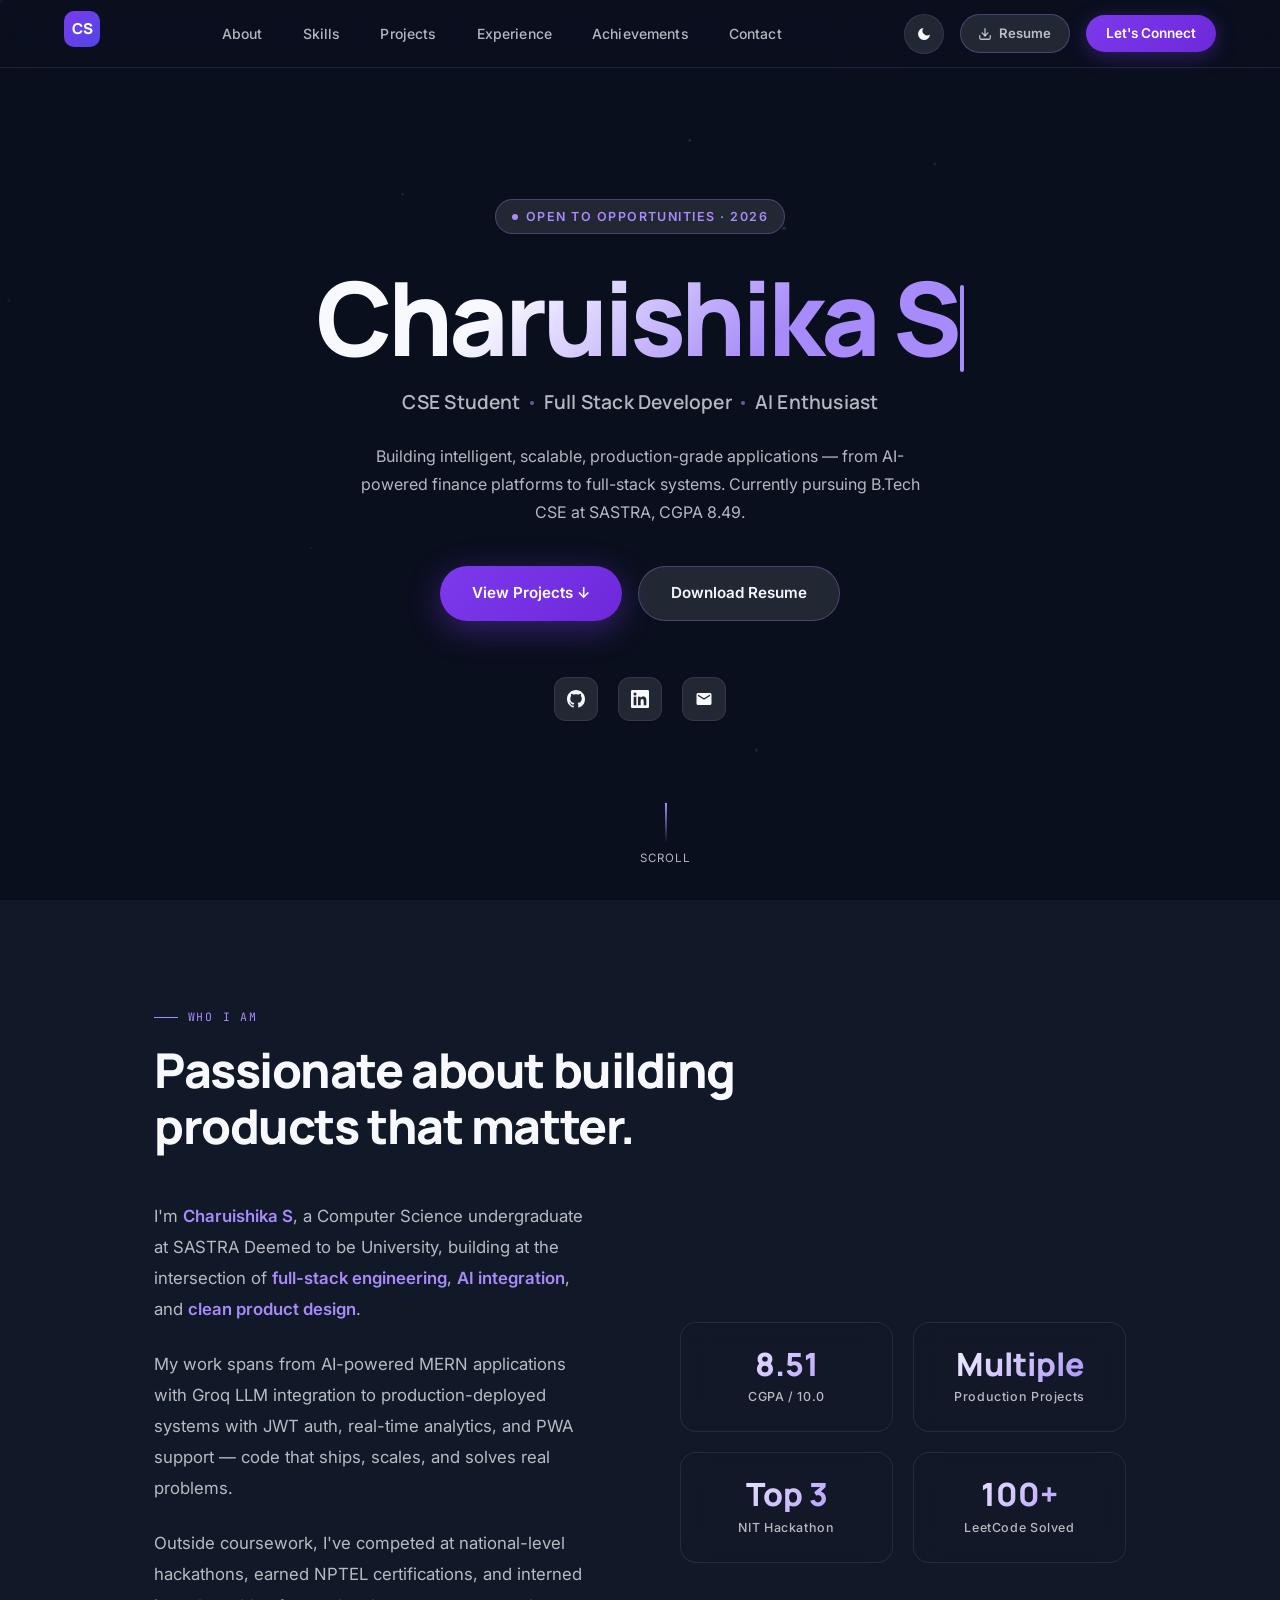
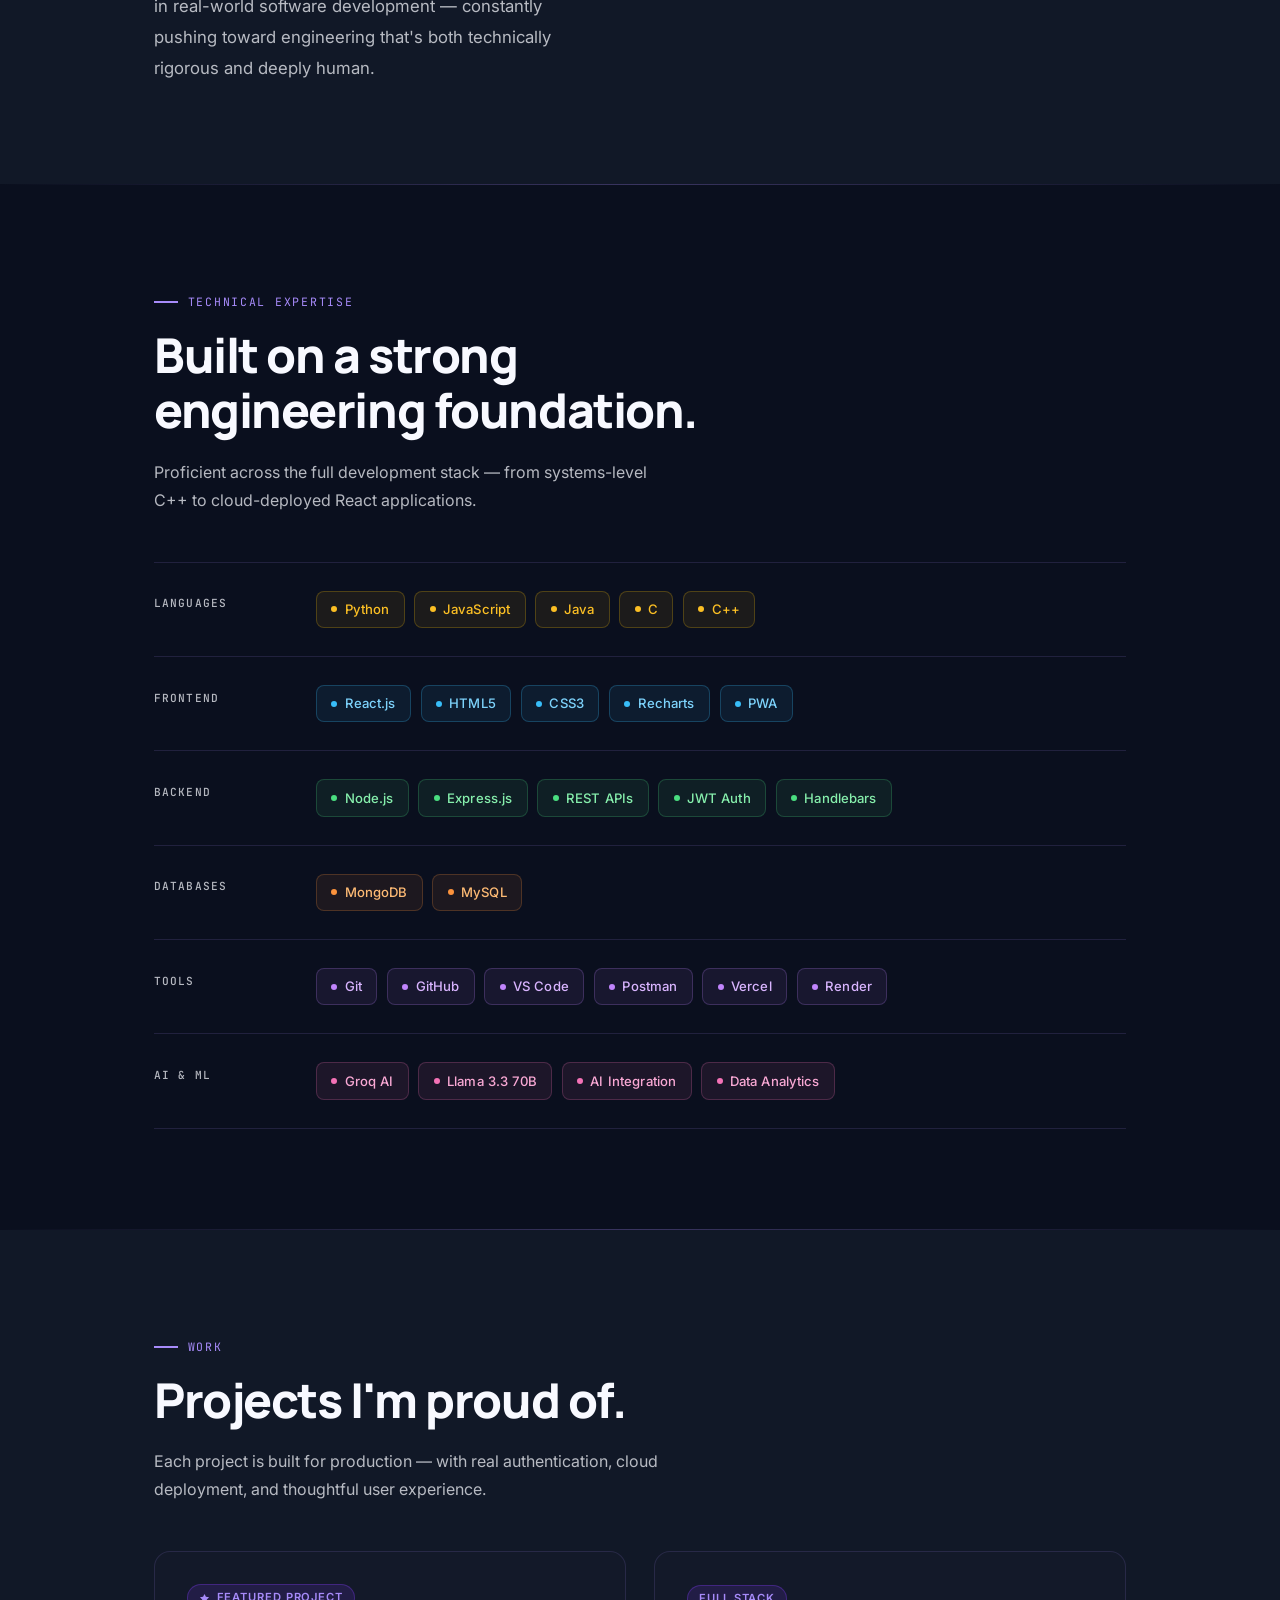
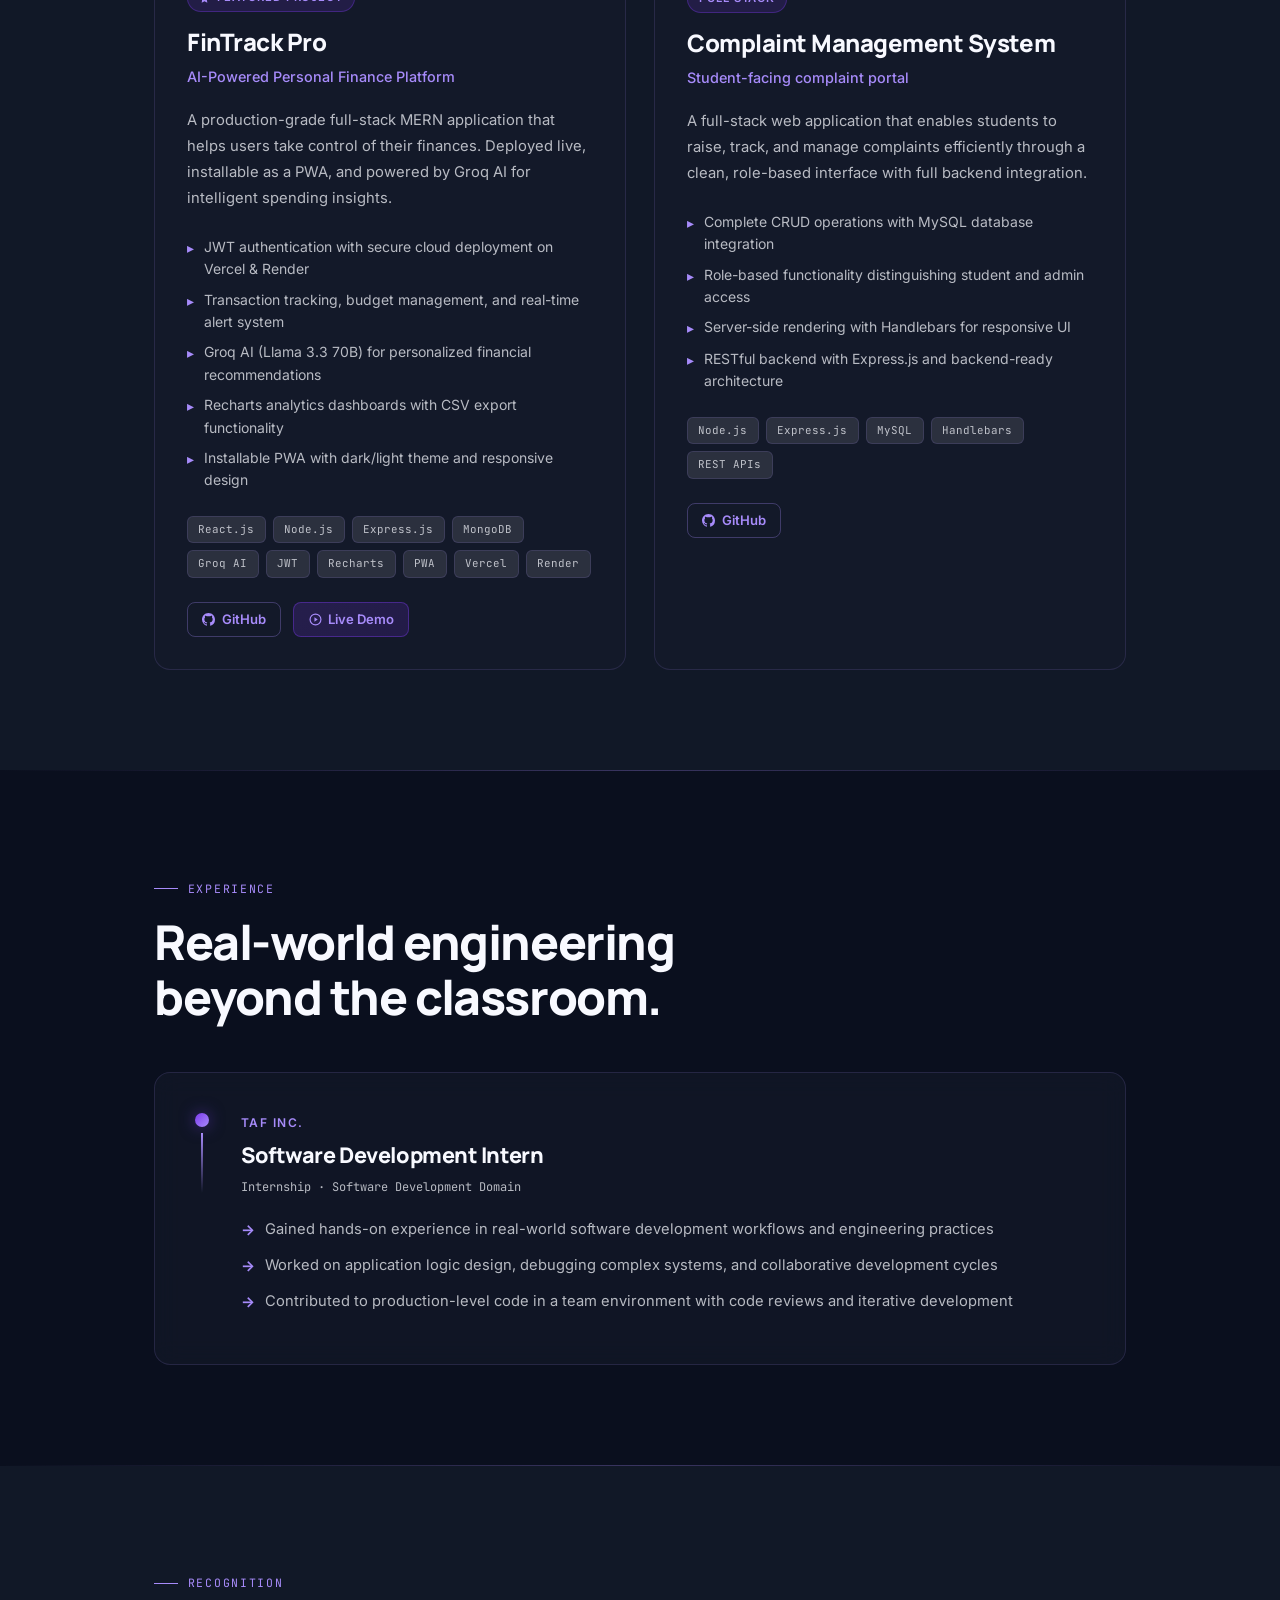
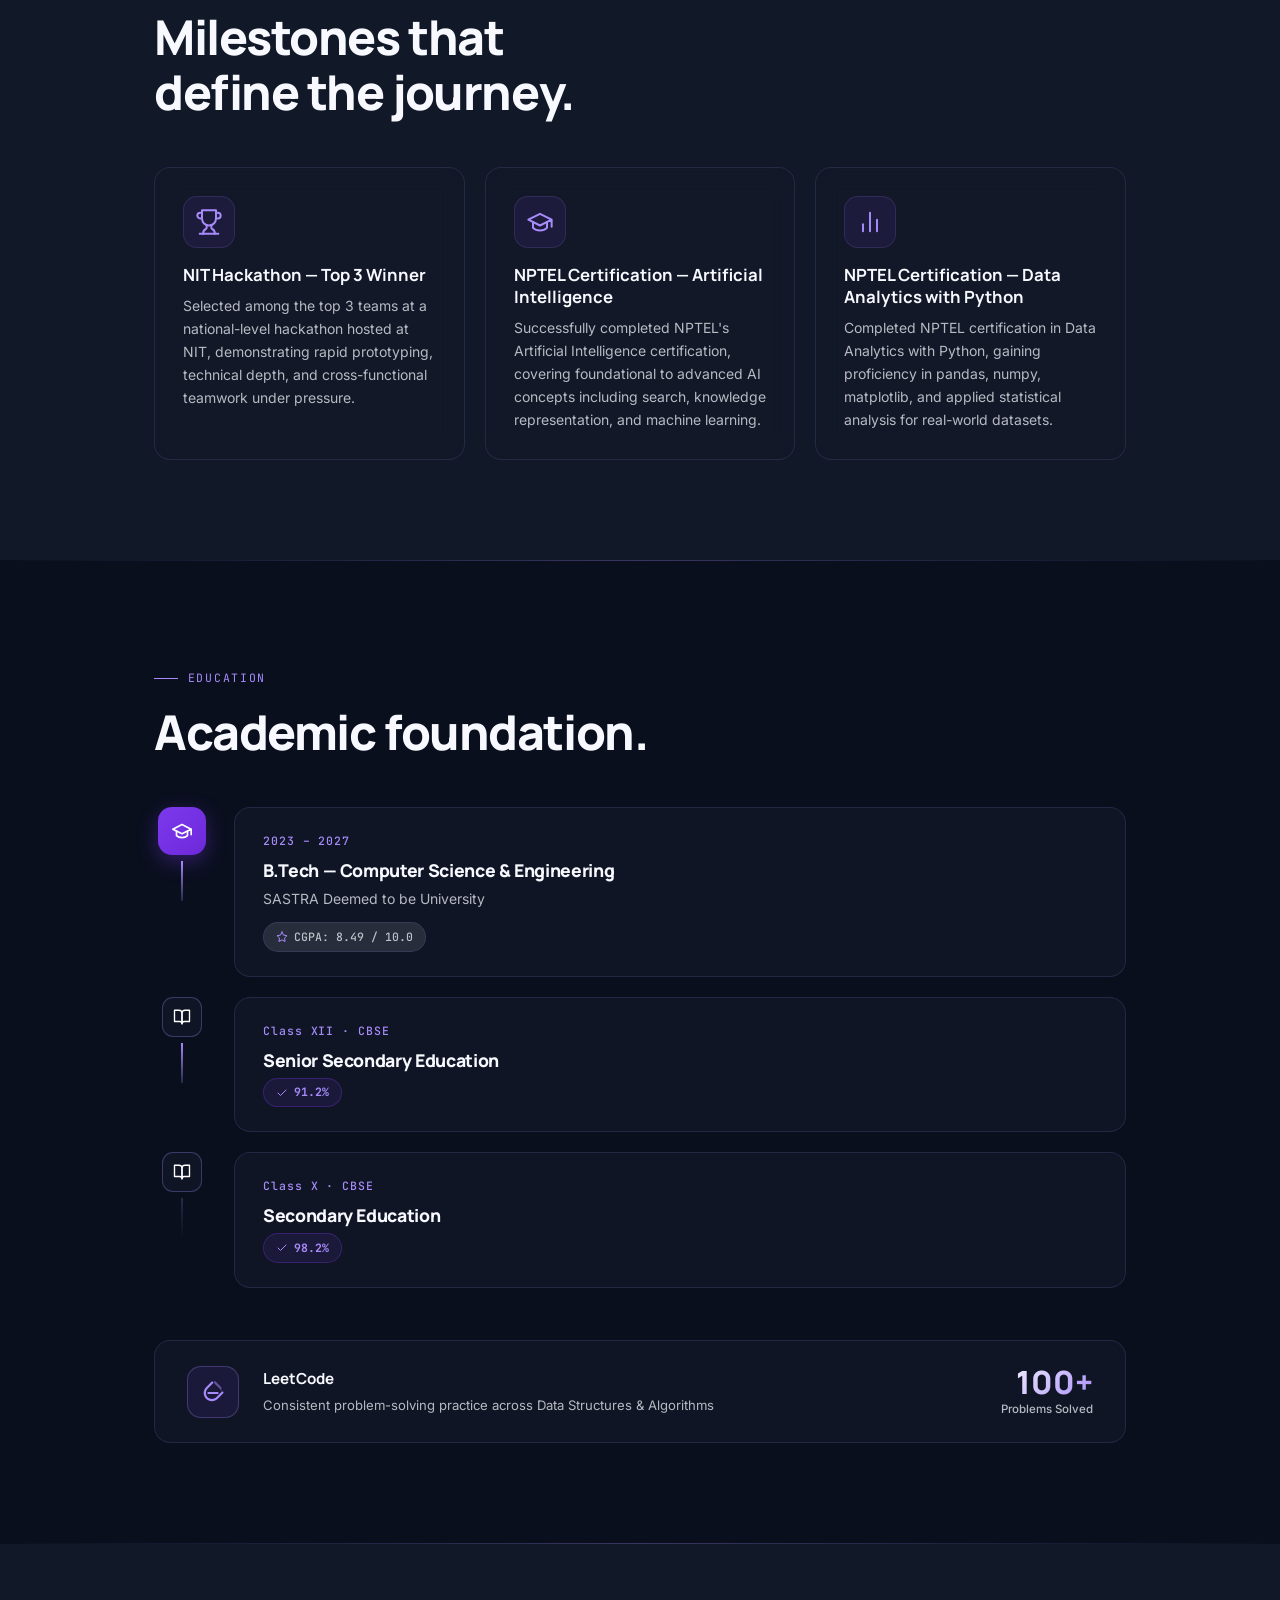
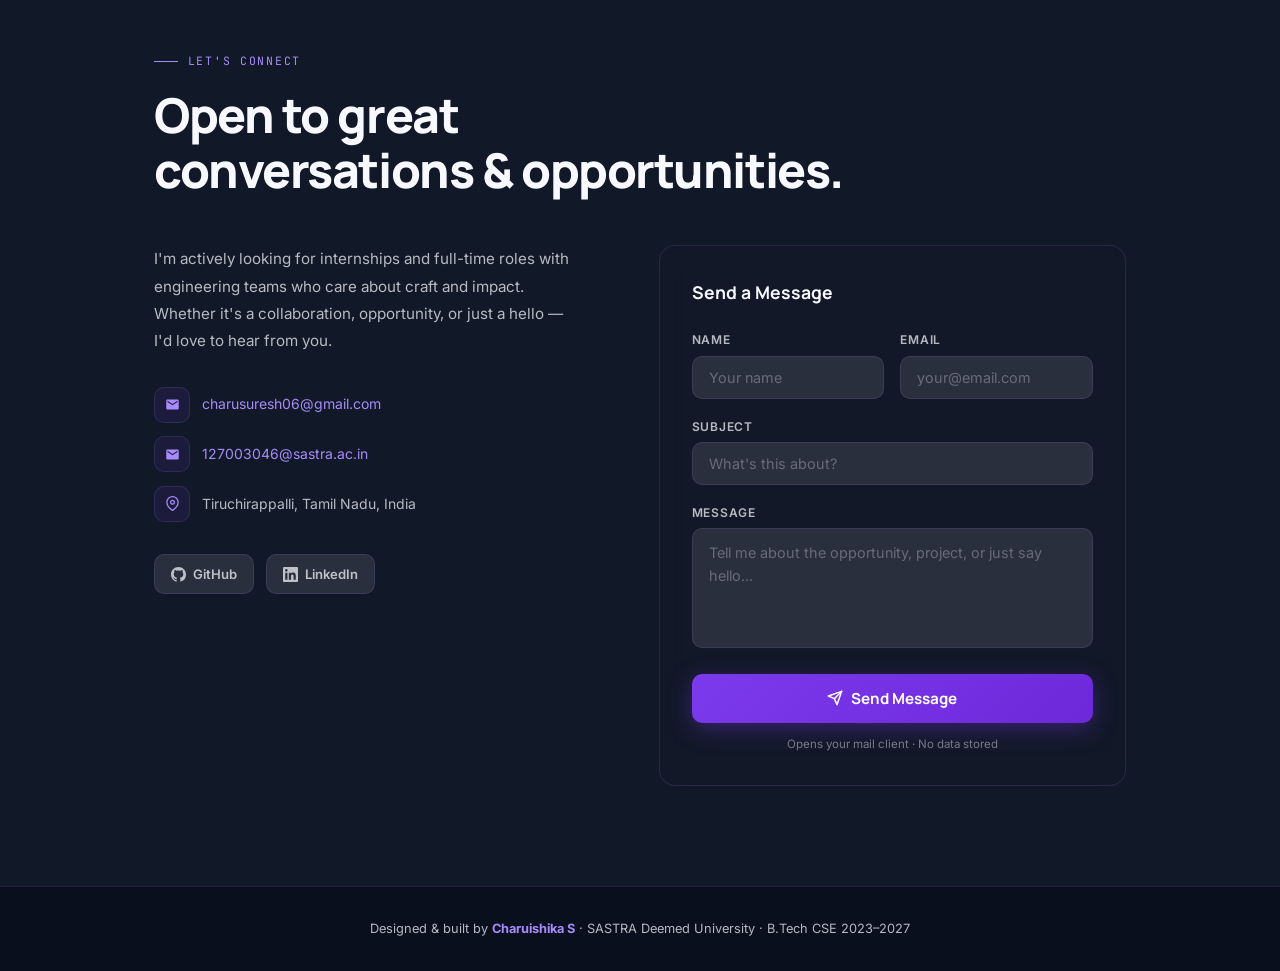
==== commit 14b92d12: "Correct CGPA in index.html" ====
--- a/index.html
+++ b/index.html
@@ -65,7 +65,7 @@
     <span class="hero-role-item">AI Enthusiast</span>
   </div>
   <p class="hero-desc">
-    Building intelligent, scalable, production-grade applications — from AI-powered finance platforms to full-stack systems. Currently pursuing B.Tech CSE at SASTRA, CGPA 8.51.
+    Building intelligent, scalable, production-grade applications — from AI-powered finance platforms to full-stack systems. Currently pursuing B.Tech CSE at SASTRA, CGPA 8.49.
   </p>
   <div class="hero-ctas">
     <a href="#projects" class="btn-primary">View Projects ↓</a>
@@ -380,7 +380,7 @@
           <div class="edu-timeline-meta">
             <span class="edu-meta-pill">
               <svg width="12" height="12" viewBox="0 0 24 24" fill="none" stroke="currentColor" stroke-width="2" stroke-linecap="round" stroke-linejoin="round"><polygon points="12 2 15.09 8.26 22 9.27 17 14.14 18.18 21.02 12 17.77 5.82 21.02 7 14.14 2 9.27 8.91 8.26 12 2"/></svg>
-              CGPA: 8.51 / 10.0
+              CGPA: 8.49 / 10.0
             </span>
           </div>
         </div>
@@ -544,4 +544,4 @@
 
 <script src="script.js"></script>
 </body>
-</html>+</html>
